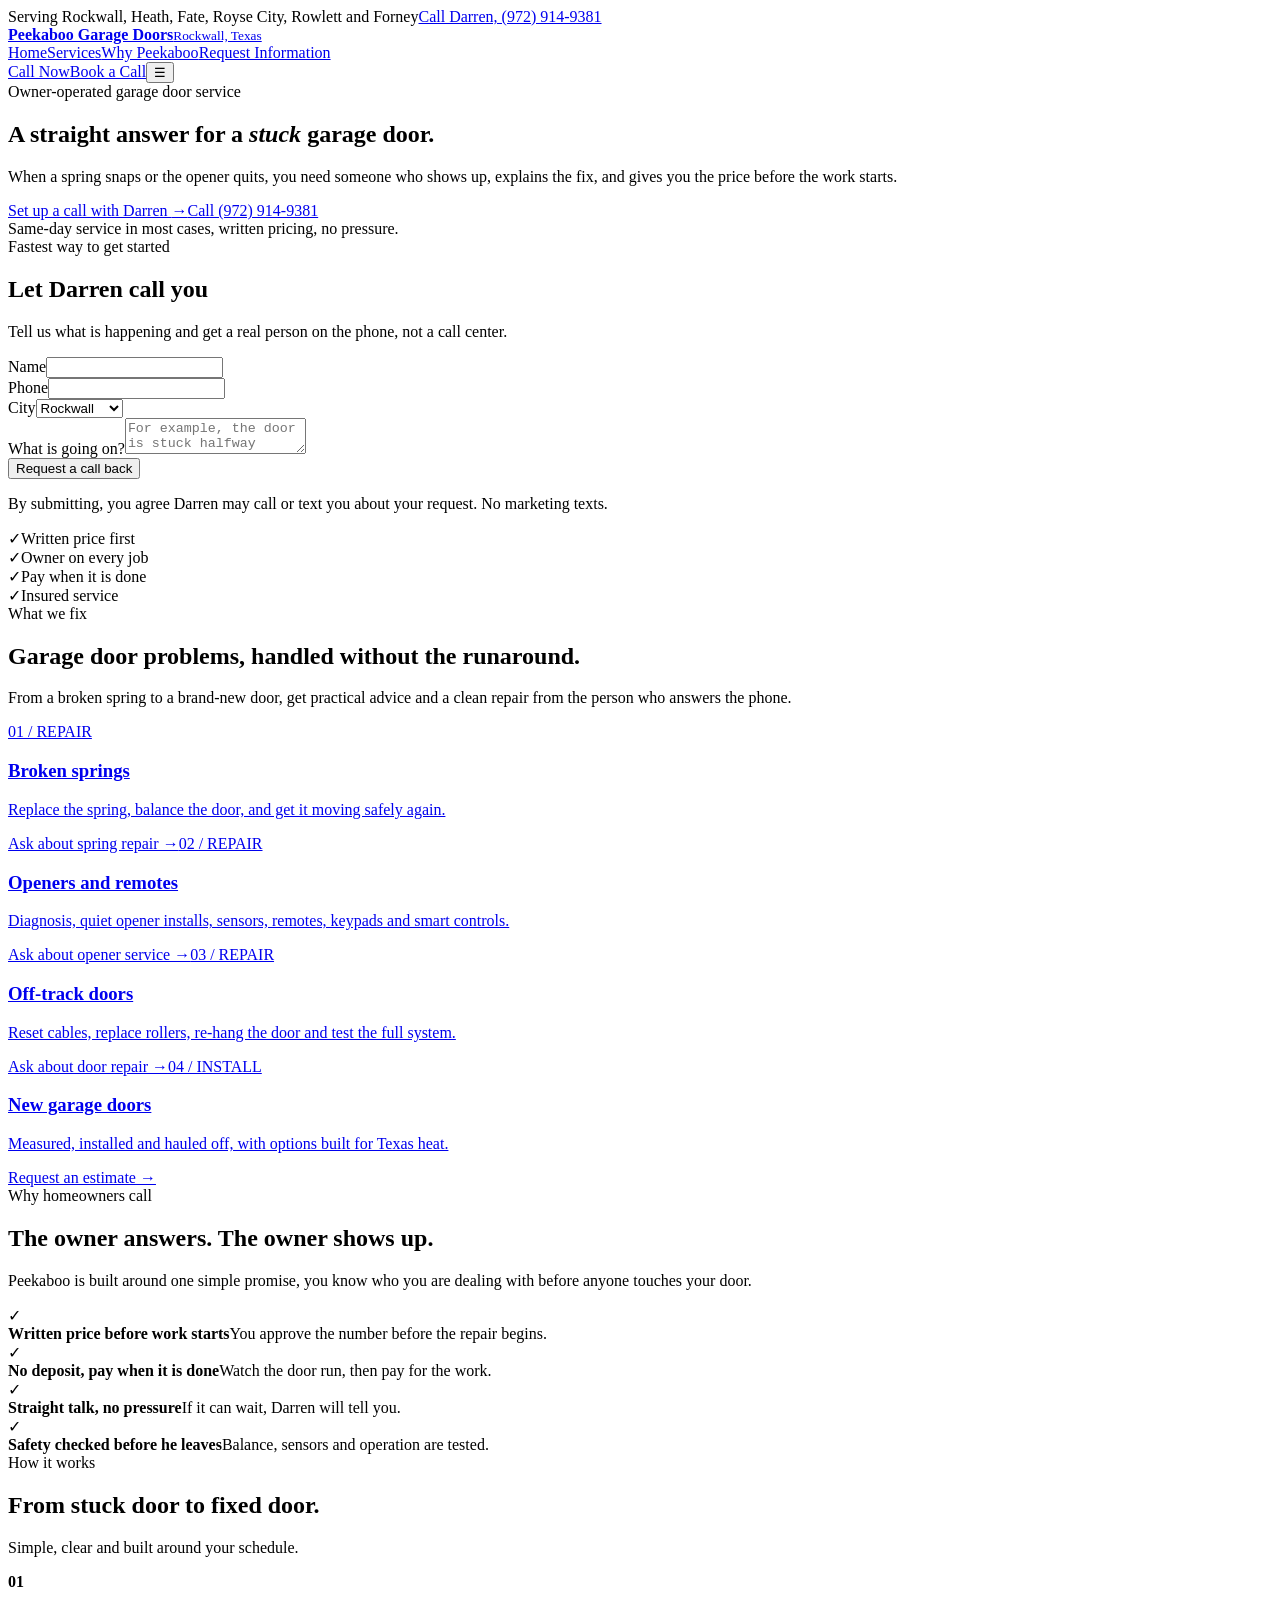
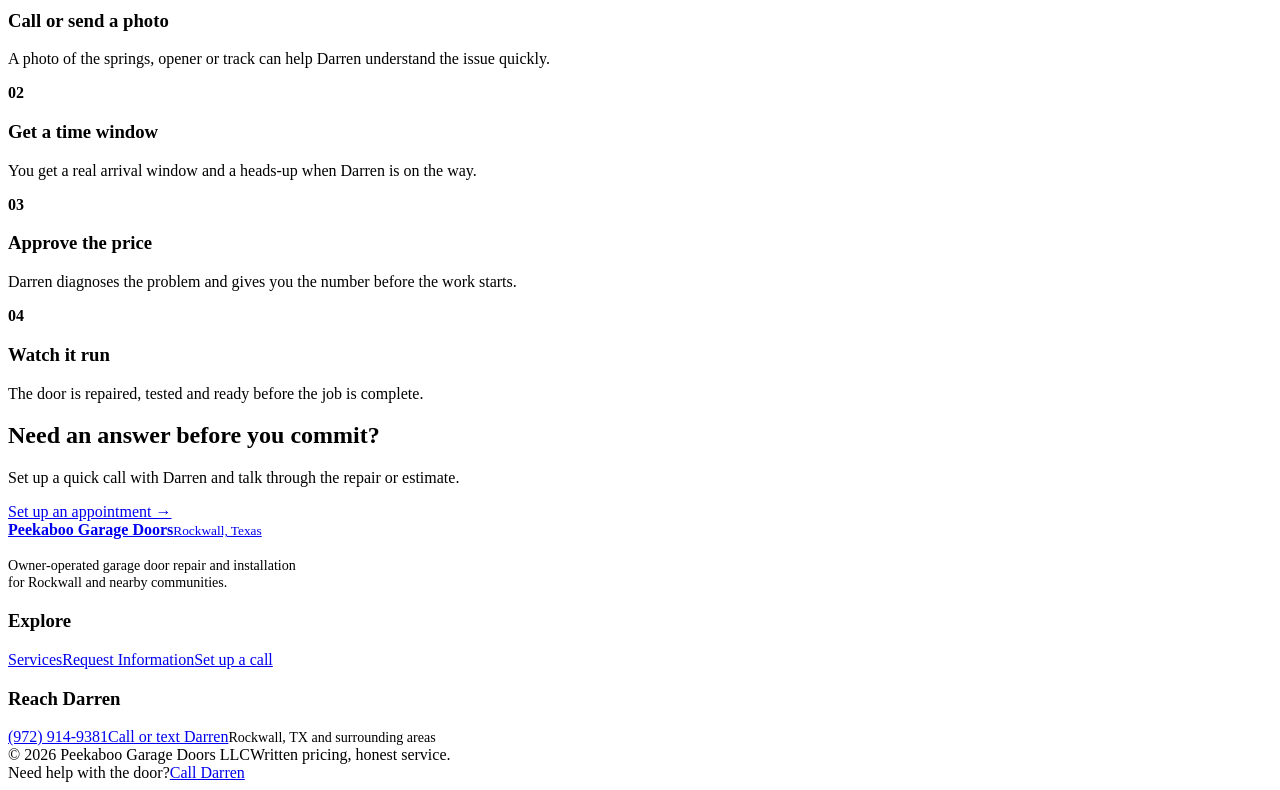
==== index.html @ bc95e7ce "Add files via upload" ====
<!doctype html>
<html lang="en">
<head>
<meta charset="utf-8"><meta name="viewport" content="width=device-width, initial-scale=1">
<meta name="description" content="Owner-operated garage door repair in Rockwall, TX. Get a written price before work starts, then pay when the job is done.">
<title>Peekaboo Garage Doors | Rockwall Garage Door Repair</title>
<link rel="stylesheet" href="styles.css">
<script type="application/ld+json">{"@context":"https://schema.org","@type":"LocalBusiness","name":"Peekaboo Garage Doors LLC","description":"Owner-operated garage door repair and installation in Rockwall, Texas.","telephone":"+1-972-914-9381","areaServed":["Rockwall","Heath","Fate","Royse City","Rowlett","Forney"],"serviceType":["Garage door repair","Garage door spring repair","Garage door opener repair","Garage door installation"]}</script>
<meta property="og:title" content="Peekaboo Garage Doors | Rockwall Garage Door Repair"><meta property="og:description" content="Owner-operated garage door repair in Rockwall, TX. Get a written price before work starts, then pay when the job is done."><meta property="og:type" content="website">
</head>
<body>
<div class="topbar"><div class="container"><span>Serving Rockwall, Heath, Fate, Royse City, Rowlett and Forney</span><a href="tel:+19729149381">Call Darren, (972) 914-9381</a></div></div>
<header class="site-header"><div class="container nav"><a class="brand" href="index.html"><span class="brand-mark" aria-hidden="true"></span><span><strong>Peekaboo Garage Doors</strong><small>Rockwall, Texas</small></span></a><nav class="nav-links" aria-label="Main navigation"><a class="active" href="index.html">Home</a><a href="#services">Services</a><a href="#why-us">Why Peekaboo</a><a href="request-information.html">Request Information</a></nav><div class="nav-actions"><a class="btn btn-outline" href="tel:+19729149381">Call Now</a><a class="btn btn-primary" href="appointment.html">Book a Call</a><button class="mobile-toggle" aria-label="Open navigation" aria-expanded="false">☰</button></div></div></header>
<main>
<section class="hero"><div class="container hero-grid"><div><div class="eyebrow">Owner-operated garage door service</div><h1>A straight answer for a <em>stuck</em> garage door.</h1><p>When a spring snaps or the opener quits, you need someone who shows up, explains the fix, and gives you the price before the work starts.</p><div class="hero-actions"><a class="btn btn-primary" href="appointment.html">Set up a call with Darren <span>→</span></a><a class="btn btn-light" href="tel:+19729149381">Call (972) 914-9381</a></div><div class="hero-note">Same-day service in most cases, written pricing, no pressure.</div></div><div class="estimate-card"><div class="card-kicker">Fastest way to get started</div><h2>Let Darren call you</h2><p>Tell us what is happening and get a real person on the phone, not a call center.</p><form class="form-grid" data-demo-form data-success="Request received. Darren will call or text you to confirm the details."><div class="form-row"><div class="field"><label for="home-name">Name</label><input id="home-name" name="name" autocomplete="name" required></div><div class="field"><label for="home-phone">Phone</label><input id="home-phone" name="phone" type="tel" autocomplete="tel" required></div></div><div class="field"><label for="home-city">City</label><select id="home-city" name="city"><option>Rockwall</option><option>Heath</option><option>Fate</option><option>Royse City</option><option>Rowlett</option><option>Forney</option><option>Other</option></select></div><div class="field"><label for="home-issue">What is going on?</label><textarea id="home-issue" name="issue" placeholder="For example, the door is stuck halfway open."></textarea></div><button class="btn btn-primary" type="submit">Request a call back</button><div class="form-status" role="status"></div><p class="fineprint">By submitting, you agree Darren may call or text you about your request. No marketing texts.</p></form></div></div></section>
<div class="trust-strip"><div class="container trust-grid"><div class="trust-item"><span class="trust-icon">✓</span>Written price first</div><div class="trust-item"><span class="trust-icon">✓</span>Owner on every job</div><div class="trust-item"><span class="trust-icon">✓</span>Pay when it is done</div><div class="trust-item"><span class="trust-icon">✓</span>Insured service</div></div></div>
<section class="section services" id="services"><div class="container"><div class="section-head"><div class="eyebrow">What we fix</div><h2>Garage door problems, handled without the runaround.</h2><p>From a broken spring to a brand-new door, get practical advice and a clean repair from the person who answers the phone.</p></div><div class="service-grid"><a class="service-card" href="request-information.html?service=springs"><span class="service-number">01 / REPAIR</span><h3>Broken springs</h3><p>Replace the spring, balance the door, and get it moving safely again.</p><span class="service-arrow">Ask about spring repair →</span></a><a class="service-card" href="request-information.html?service=openers"><span class="service-number">02 / REPAIR</span><h3>Openers and remotes</h3><p>Diagnosis, quiet opener installs, sensors, remotes, keypads and smart controls.</p><span class="service-arrow">Ask about opener service →</span></a><a class="service-card" href="request-information.html?service=off-track"><span class="service-number">03 / REPAIR</span><h3>Off-track doors</h3><p>Reset cables, replace rollers, re-hang the door and test the full system.</p><span class="service-arrow">Ask about door repair →</span></a><a class="service-card" href="request-information.html?service=new-door"><span class="service-number">04 / INSTALL</span><h3>New garage doors</h3><p>Measured, installed and hauled off, with options built for Texas heat.</p><span class="service-arrow">Request an estimate →</span></a></div></div></section>
<section class="section dark-section" id="why-us"><div class="container split"><div><div class="section-head"><div class="eyebrow">Why homeowners call</div><h2>The owner answers. The owner shows up.</h2><p>Peekaboo is built around one simple promise, you know who you are dealing with before anyone touches your door.</p></div><div class="proof-list"><div class="proof"><span class="proof-mark">✓</span><div><strong>Written price before work starts</strong><span>You approve the number before the repair begins.</span></div></div><div class="proof"><span class="proof-mark">✓</span><div><strong>No deposit, pay when it is done</strong><span>Watch the door run, then pay for the work.</span></div></div><div class="proof"><span class="proof-mark">✓</span><div><strong>Straight talk, no pressure</strong><span>If it can wait, Darren will tell you.</span></div></div><div class="proof"><span class="proof-mark">✓</span><div><strong>Safety checked before he leaves</strong><span>Balance, sensors and operation are tested.</span></div></div></div></div><div class="door-visual" aria-label="Stylized garage door illustration"></div></div></section>
<section class="section"><div class="container"><div class="section-head center"><div class="eyebrow">How it works</div><h2>From stuck door to fixed door.</h2><p>Simple, clear and built around your schedule.</p></div><div class="steps"><div class="step"><b>01</b><h3>Call or send a photo</h3><p>A photo of the springs, opener or track can help Darren understand the issue quickly.</p></div><div class="step"><b>02</b><h3>Get a time window</h3><p>You get a real arrival window and a heads-up when Darren is on the way.</p></div><div class="step"><b>03</b><h3>Approve the price</h3><p>Darren diagnoses the problem and gives you the number before the work starts.</p></div><div class="step"><b>04</b><h3>Watch it run</h3><p>The door is repaired, tested and ready before the job is complete.</p></div></div></div></section>
<section class="cta"><div class="container cta-box"><div><h2>Need an answer before you commit?</h2><p>Set up a quick call with Darren and talk through the repair or estimate.</p></div><a class="btn btn-light" href="appointment.html">Set up an appointment →</a></div></section>
</main>
<footer class="footer"><div class="container footer-grid"><div><a class="brand" href="index.html"><span class="brand-mark" aria-hidden="true"></span><span><strong>Peekaboo Garage Doors</strong><small>Rockwall, Texas</small></span></a><p style="max-width:290px;margin-top:18px;font-size:.88rem">Owner-operated garage door repair and installation for Rockwall and nearby communities.</p></div><div><h3>Explore</h3><a href="#services">Services</a><a href="request-information.html">Request Information</a><a href="appointment.html">Set up a call</a></div><div><h3>Reach Darren</h3><a href="tel:+19729149381">(972) 914-9381</a><a href="tel:+19729149381">Call or text Darren</a><span style="font-size:.88rem">Rockwall, TX and surrounding areas</span></div></div><div class="container footer-bottom"><span>© 2026 Peekaboo Garage Doors LLC</span><span>Written pricing, honest service.</span></div></footer><div class="mobile-call-bar"><span>Need help with the door?</span><a href="tel:+19729149381">Call Darren</a></div><script src="script.js"></script>
</body></html>
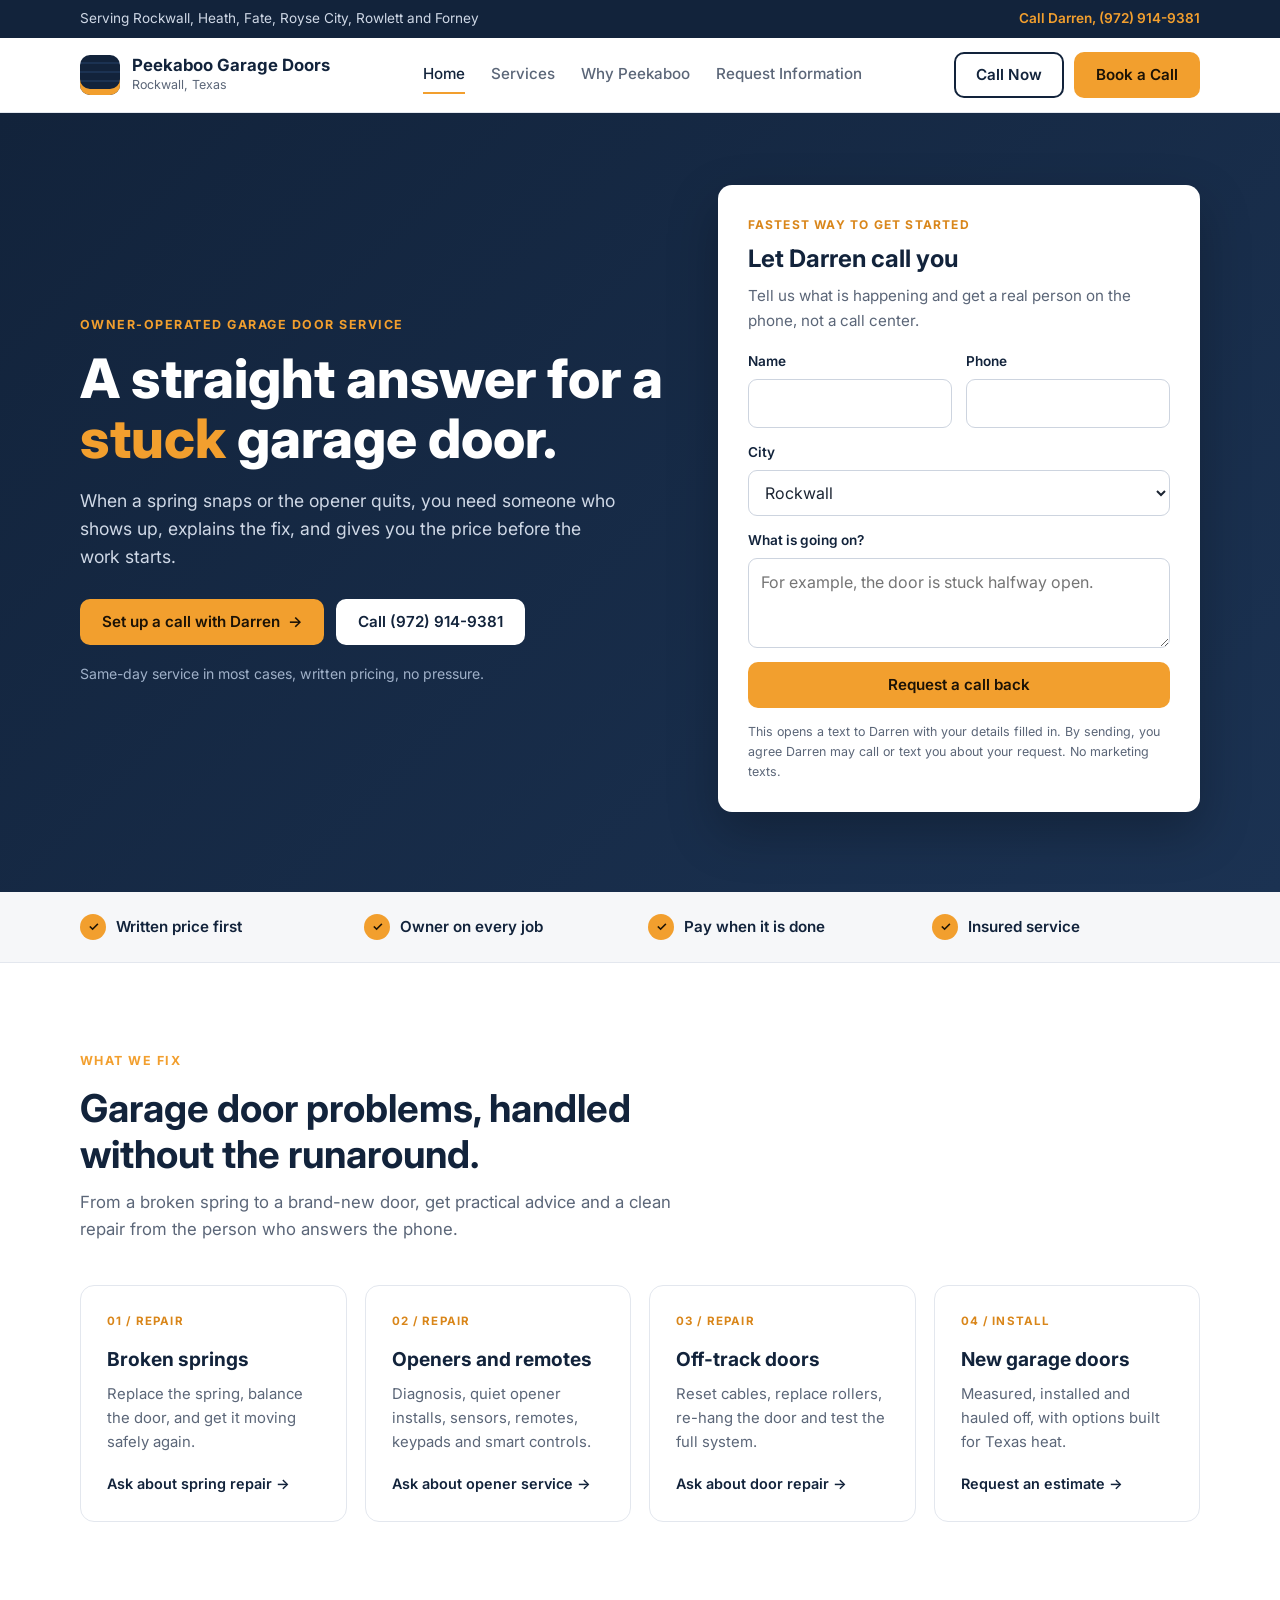
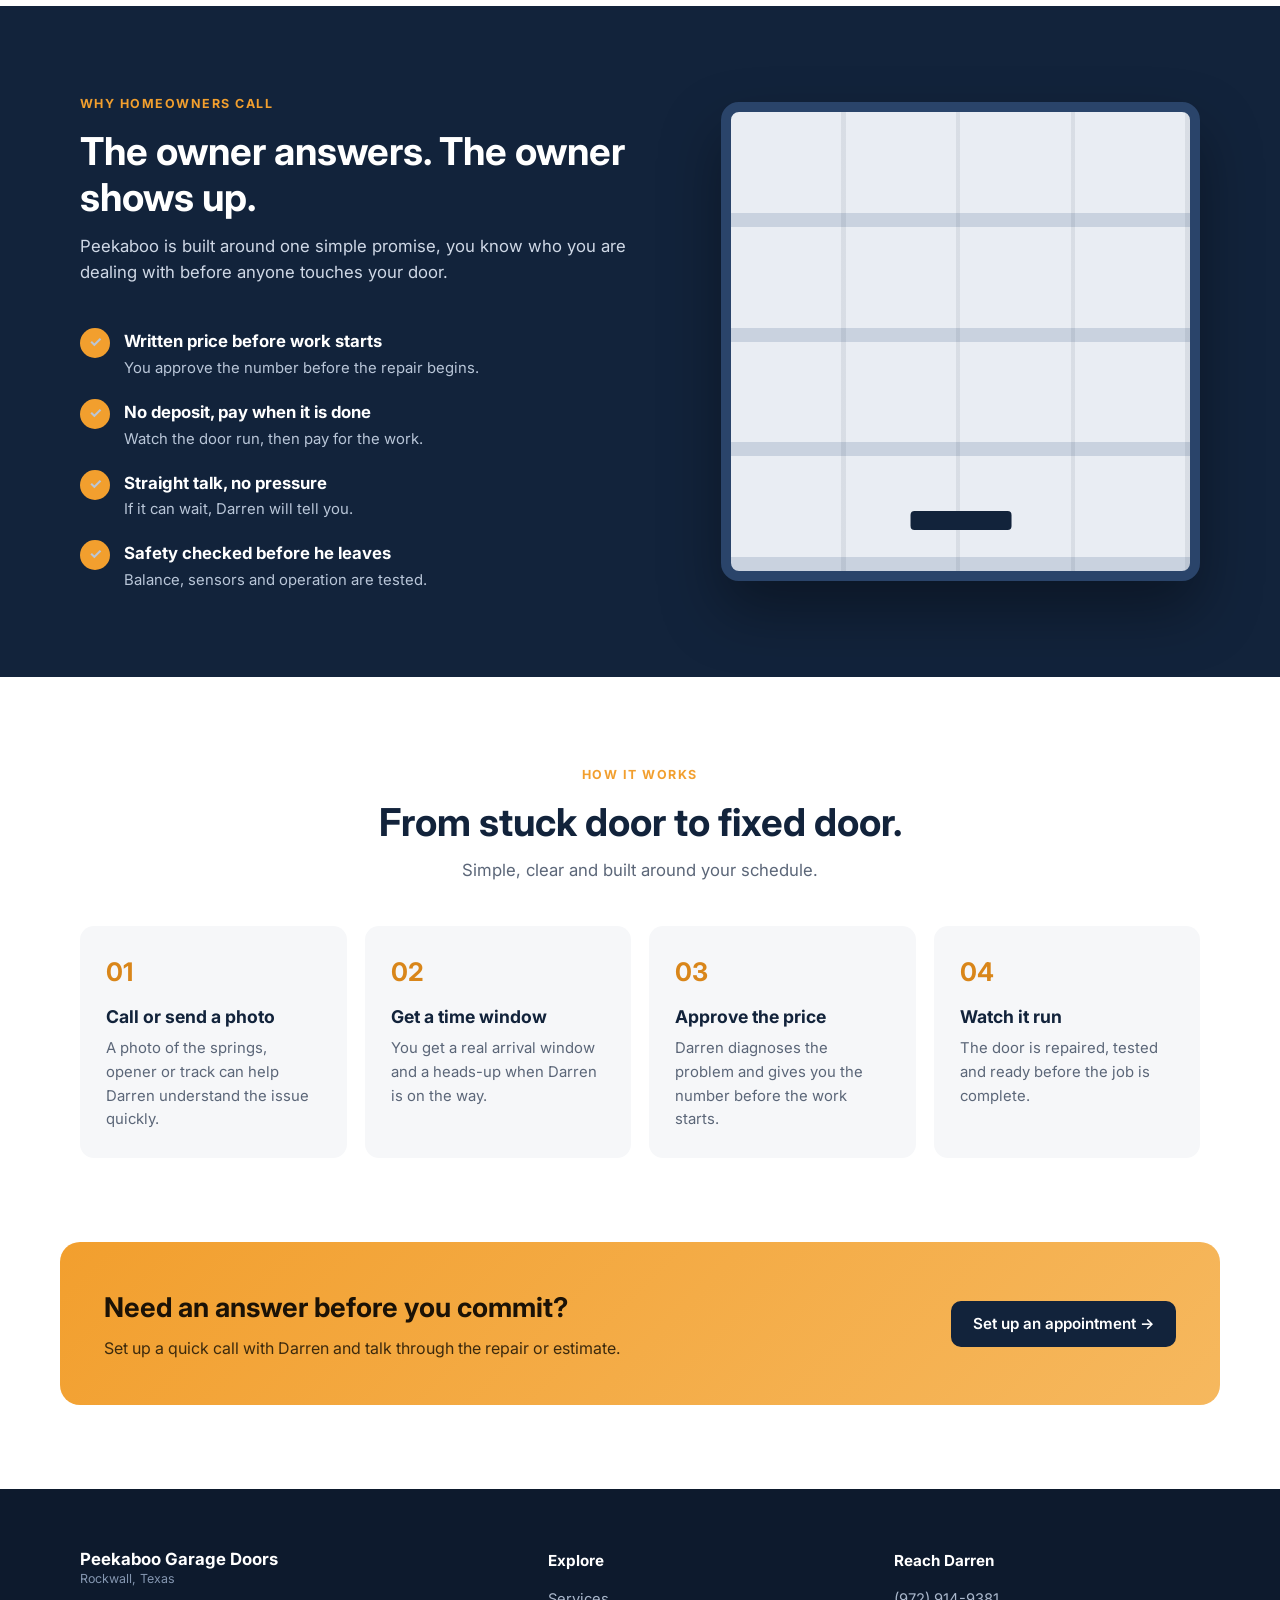
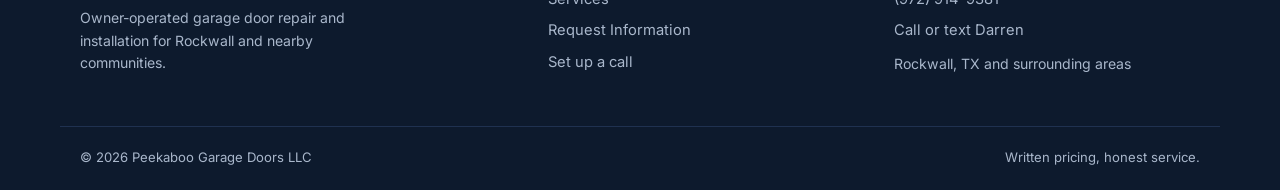
==== commit 3a41a0ae: "Add files via upload" ====
--- a/index.html
+++ b/index.html
@@ -12,7 +12,7 @@
 <div class="topbar"><div class="container"><span>Serving Rockwall, Heath, Fate, Royse City, Rowlett and Forney</span><a href="tel:+19729149381">Call Darren, (972) 914-9381</a></div></div>
 <header class="site-header"><div class="container nav"><a class="brand" href="index.html"><span class="brand-mark" aria-hidden="true"></span><span><strong>Peekaboo Garage Doors</strong><small>Rockwall, Texas</small></span></a><nav class="nav-links" aria-label="Main navigation"><a class="active" href="index.html">Home</a><a href="#services">Services</a><a href="#why-us">Why Peekaboo</a><a href="request-information.html">Request Information</a></nav><div class="nav-actions"><a class="btn btn-outline" href="tel:+19729149381">Call Now</a><a class="btn btn-primary" href="appointment.html">Book a Call</a><button class="mobile-toggle" aria-label="Open navigation" aria-expanded="false">☰</button></div></div></header>
 <main>
-<section class="hero"><div class="container hero-grid"><div><div class="eyebrow">Owner-operated garage door service</div><h1>A straight answer for a <em>stuck</em> garage door.</h1><p>When a spring snaps or the opener quits, you need someone who shows up, explains the fix, and gives you the price before the work starts.</p><div class="hero-actions"><a class="btn btn-primary" href="appointment.html">Set up a call with Darren <span>→</span></a><a class="btn btn-light" href="tel:+19729149381">Call (972) 914-9381</a></div><div class="hero-note">Same-day service in most cases, written pricing, no pressure.</div></div><div class="estimate-card"><div class="card-kicker">Fastest way to get started</div><h2>Let Darren call you</h2><p>Tell us what is happening and get a real person on the phone, not a call center.</p><form class="form-grid" data-demo-form data-success="Request received. Darren will call or text you to confirm the details."><div class="form-row"><div class="field"><label for="home-name">Name</label><input id="home-name" name="name" autocomplete="name" required></div><div class="field"><label for="home-phone">Phone</label><input id="home-phone" name="phone" type="tel" autocomplete="tel" required></div></div><div class="field"><label for="home-city">City</label><select id="home-city" name="city"><option>Rockwall</option><option>Heath</option><option>Fate</option><option>Royse City</option><option>Rowlett</option><option>Forney</option><option>Other</option></select></div><div class="field"><label for="home-issue">What is going on?</label><textarea id="home-issue" name="issue" placeholder="For example, the door is stuck halfway open."></textarea></div><button class="btn btn-primary" type="submit">Request a call back</button><div class="form-status" role="status"></div><p class="fineprint">By submitting, you agree Darren may call or text you about your request. No marketing texts.</p></form></div></div></section>
+<section class="hero"><div class="container hero-grid"><div><div class="eyebrow">Owner-operated garage door service</div><h1>A straight answer for a <em>stuck</em> garage door.</h1><p>When a spring snaps or the opener quits, you need someone who shows up, explains the fix, and gives you the price before the work starts.</p><div class="hero-actions"><a class="btn btn-primary" href="appointment.html">Set up a call with Darren <span>→</span></a><a class="btn btn-light" href="tel:+19729149381">Call (972) 914-9381</a></div><div class="hero-note">Same-day service in most cases, written pricing, no pressure.</div></div><div class="estimate-card"><div class="card-kicker">Fastest way to get started</div><h2>Let Darren call you</h2><p>Tell us what is happening and get a real person on the phone, not a call center.</p><form class="form-grid" data-demo-form data-success="sms"><div class="form-row"><div class="field"><label for="home-name">Name</label><input id="home-name" name="name" autocomplete="name" required></div><div class="field"><label for="home-phone">Phone</label><input id="home-phone" name="phone" type="tel" autocomplete="tel" required></div></div><div class="field"><label for="home-city">City</label><select id="home-city" name="city"><option>Rockwall</option><option>Heath</option><option>Fate</option><option>Royse City</option><option>Rowlett</option><option>Forney</option><option>Other</option></select></div><div class="field"><label for="home-issue">What is going on?</label><textarea id="home-issue" name="issue" placeholder="For example, the door is stuck halfway open."></textarea></div><button class="btn btn-primary" type="submit">Request a call back</button><div class="form-status" role="status"></div><p class="fineprint">This opens a text to Darren with your details filled in. By sending, you agree Darren may call or text you about your request. No marketing texts.</p></form></div></div></section>
 <div class="trust-strip"><div class="container trust-grid"><div class="trust-item"><span class="trust-icon">✓</span>Written price first</div><div class="trust-item"><span class="trust-icon">✓</span>Owner on every job</div><div class="trust-item"><span class="trust-icon">✓</span>Pay when it is done</div><div class="trust-item"><span class="trust-icon">✓</span>Insured service</div></div></div>
 <section class="section services" id="services"><div class="container"><div class="section-head"><div class="eyebrow">What we fix</div><h2>Garage door problems, handled without the runaround.</h2><p>From a broken spring to a brand-new door, get practical advice and a clean repair from the person who answers the phone.</p></div><div class="service-grid"><a class="service-card" href="request-information.html?service=springs"><span class="service-number">01 / REPAIR</span><h3>Broken springs</h3><p>Replace the spring, balance the door, and get it moving safely again.</p><span class="service-arrow">Ask about spring repair →</span></a><a class="service-card" href="request-information.html?service=openers"><span class="service-number">02 / REPAIR</span><h3>Openers and remotes</h3><p>Diagnosis, quiet opener installs, sensors, remotes, keypads and smart controls.</p><span class="service-arrow">Ask about opener service →</span></a><a class="service-card" href="request-information.html?service=off-track"><span class="service-number">03 / REPAIR</span><h3>Off-track doors</h3><p>Reset cables, replace rollers, re-hang the door and test the full system.</p><span class="service-arrow">Ask about door repair →</span></a><a class="service-card" href="request-information.html?service=new-door"><span class="service-number">04 / INSTALL</span><h3>New garage doors</h3><p>Measured, installed and hauled off, with options built for Texas heat.</p><span class="service-arrow">Request an estimate →</span></a></div></div></section>
 <section class="section dark-section" id="why-us"><div class="container split"><div><div class="section-head"><div class="eyebrow">Why homeowners call</div><h2>The owner answers. The owner shows up.</h2><p>Peekaboo is built around one simple promise, you know who you are dealing with before anyone touches your door.</p></div><div class="proof-list"><div class="proof"><span class="proof-mark">✓</span><div><strong>Written price before work starts</strong><span>You approve the number before the repair begins.</span></div></div><div class="proof"><span class="proof-mark">✓</span><div><strong>No deposit, pay when it is done</strong><span>Watch the door run, then pay for the work.</span></div></div><div class="proof"><span class="proof-mark">✓</span><div><strong>Straight talk, no pressure</strong><span>If it can wait, Darren will tell you.</span></div></div><div class="proof"><span class="proof-mark">✓</span><div><strong>Safety checked before he leaves</strong><span>Balance, sensors and operation are tested.</span></div></div></div></div><div class="door-visual" aria-label="Stylized garage door illustration"></div></div></section>
--- a/styles.css
+++ b/styles.css
@@ -0,0 +1,196 @@
+@import url('https://fonts.googleapis.com/css2?family=Inter:wght@400;500;600;700;800&display=swap');
+
+:root{
+  --navy:#12233b;
+  --navy-2:#1b3252;
+  --ink:#1c2533;
+  --muted:#5b6678;
+  --line:#e3e7ee;
+  --bg:#f6f7f9;
+  --white:#ffffff;
+  --accent:#f29f2e;
+  --accent-dark:#d9861a;
+  --radius:14px;
+  --shadow:0 10px 30px rgba(18,35,59,.12);
+}
+*{box-sizing:border-box;margin:0;padding:0}
+html{scroll-behavior:smooth}
+body{font-family:Inter,system-ui,-apple-system,Segoe UI,Roboto,sans-serif;color:var(--ink);background:var(--white);line-height:1.6;font-size:16px}
+img{max-width:100%;display:block}
+a{color:inherit;text-decoration:none}
+.container{width:100%;max-width:1160px;margin:0 auto;padding:0 20px}
+
+/* Top bar */
+.topbar{background:var(--navy);color:#cfd8e6;font-size:.85rem}
+.topbar .container{display:flex;justify-content:space-between;align-items:center;gap:12px;padding-top:8px;padding-bottom:8px}
+.topbar a{color:var(--accent);font-weight:600;white-space:nowrap}
+
+/* Header */
+.site-header{background:var(--white);border-bottom:1px solid var(--line);position:sticky;top:0;z-index:50}
+.nav{display:flex;align-items:center;justify-content:space-between;gap:20px;min-height:74px}
+.brand{display:flex;align-items:center;gap:12px}
+.brand strong{display:block;font-size:1.05rem;color:var(--navy);line-height:1.2}
+.brand small{display:block;font-size:.78rem;color:var(--muted)}
+.brand-mark{width:40px;height:40px;border-radius:10px;background:
+  repeating-linear-gradient(180deg,var(--navy) 0 7px,var(--navy-2) 7px 9px);
+  position:relative;flex-shrink:0;box-shadow:inset 0 -6px 0 var(--accent)}
+.nav-links{display:flex;gap:26px;font-weight:500;font-size:.95rem}
+.nav-links a{color:var(--muted);padding:6px 0;border-bottom:2px solid transparent}
+.nav-links a:hover,.nav-links a.active{color:var(--navy);border-color:var(--accent)}
+.nav-actions{display:flex;align-items:center;gap:10px}
+.mobile-toggle{display:none;background:none;border:1px solid var(--line);border-radius:8px;font-size:1.3rem;width:42px;height:42px;cursor:pointer;color:var(--navy)}
+
+/* Buttons */
+.btn{display:inline-flex;align-items:center;justify-content:center;gap:8px;padding:12px 20px;border-radius:10px;font-weight:600;font-size:.95rem;border:2px solid transparent;cursor:pointer;transition:.15s ease;font-family:inherit;line-height:1.2}
+.btn-primary{background:var(--accent);color:#1b1206}
+.btn-primary:hover{background:var(--accent-dark)}
+.btn-outline{border-color:var(--navy);color:var(--navy);background:transparent}
+.btn-outline:hover{background:var(--navy);color:var(--white)}
+.btn-light{background:var(--white);color:var(--navy);border-color:var(--white)}
+.btn-light:hover{background:transparent;color:var(--white)}
+
+/* Hero */
+.hero{background:linear-gradient(135deg,var(--navy) 0%,var(--navy-2) 100%);color:var(--white);padding:72px 0 80px}
+.hero-grid{display:grid;grid-template-columns:1.1fr .9fr;gap:48px;align-items:center}
+.eyebrow{display:inline-block;font-size:.78rem;font-weight:700;letter-spacing:.12em;text-transform:uppercase;color:var(--accent);margin-bottom:14px}
+.hero h1{font-size:clamp(2.1rem,4.6vw,3.4rem);line-height:1.1;font-weight:800;margin-bottom:18px}
+.hero h1 em{font-style:normal;color:var(--accent)}
+.hero p{color:#cfd8e6;font-size:1.1rem;max-width:540px;margin-bottom:28px}
+.hero-actions{display:flex;flex-wrap:wrap;gap:12px;margin-bottom:18px}
+.hero .btn-light:hover{border-color:var(--white)}
+.hero-note{font-size:.88rem;color:#9fb0c8}
+
+/* Cards and forms */
+.estimate-card{background:var(--white);color:var(--ink);border-radius:var(--radius);padding:30px;box-shadow:0 20px 50px rgba(0,0,0,.25)}
+.card-kicker{font-size:.75rem;font-weight:700;letter-spacing:.1em;text-transform:uppercase;color:var(--accent-dark);margin-bottom:6px}
+.estimate-card h2{font-size:1.5rem;color:var(--navy);margin-bottom:6px}
+.estimate-card > p{color:var(--muted);font-size:.95rem;margin-bottom:18px}
+.form-grid{display:grid;gap:14px}
+.form-row{display:grid;grid-template-columns:1fr 1fr;gap:14px}
+.field{display:flex;flex-direction:column;gap:6px}
+.field label{font-size:.85rem;font-weight:600;color:var(--navy)}
+.field input,.field select,.field textarea{font:inherit;font-size:16px;padding:11px 12px;border:1px solid #cdd4df;border-radius:9px;background:var(--white);color:var(--ink);width:100%}
+.field textarea{min-height:90px;resize:vertical}
+.field input:focus,.field select:focus,.field textarea:focus{outline:none;border-color:var(--accent);box-shadow:0 0 0 3px rgba(242,159,46,.2)}
+.form-status{font-size:.9rem;font-weight:600;color:#1f7a3f;min-height:0}
+.form-status:empty{display:none}
+.form-status.error{color:#b42318}
+.form-status a{text-decoration:underline}
+.fineprint{font-size:.78rem;color:var(--muted)}
+
+/* Trust strip */
+.trust-strip{background:var(--bg);border-bottom:1px solid var(--line)}
+.trust-grid{display:grid;grid-template-columns:repeat(4,1fr);gap:16px;padding-top:22px;padding-bottom:22px}
+.trust-item{display:flex;align-items:center;gap:10px;font-weight:600;color:var(--navy);font-size:.95rem}
+.trust-icon{width:26px;height:26px;border-radius:50%;background:var(--accent);color:#1b1206;display:inline-flex;align-items:center;justify-content:center;font-size:.8rem;flex-shrink:0}
+
+/* Sections */
+.section{padding:84px 0}
+.section-head{max-width:640px;margin-bottom:42px}
+.section-head.center{text-align:center;margin-left:auto;margin-right:auto}
+.section-head h2{font-size:clamp(1.7rem,3.2vw,2.4rem);line-height:1.2;color:var(--navy);margin-bottom:12px}
+.section-head p{color:var(--muted);font-size:1.05rem}
+
+/* Services */
+.service-grid{display:grid;grid-template-columns:repeat(4,1fr);gap:18px}
+.service-card{display:flex;flex-direction:column;background:var(--white);border:1px solid var(--line);border-radius:var(--radius);padding:26px;transition:.18s ease}
+.service-card:hover{transform:translateY(-4px);box-shadow:var(--shadow);border-color:transparent}
+.service-number{font-size:.72rem;font-weight:700;letter-spacing:.1em;color:var(--accent-dark);margin-bottom:14px}
+.service-card h3{font-size:1.2rem;color:var(--navy);margin-bottom:8px}
+.service-card p{color:var(--muted);font-size:.93rem;flex:1;margin-bottom:18px}
+.service-arrow{font-weight:600;font-size:.9rem;color:var(--navy)}
+
+/* Dark section */
+.dark-section{background:var(--navy);color:var(--white)}
+.dark-section .section-head h2{color:var(--white)}
+.dark-section .section-head p{color:#cfd8e6}
+.split{display:grid;grid-template-columns:1.1fr .9fr;gap:56px;align-items:center}
+.proof-list{display:grid;gap:18px}
+.proof{display:flex;gap:14px;align-items:flex-start}
+.proof-mark{width:30px;height:30px;border-radius:50%;background:var(--accent);color:#1b1206;display:inline-flex;align-items:center;justify-content:center;font-weight:700;flex-shrink:0}
+.proof strong{display:block;font-size:1.05rem}
+.proof span{color:#b9c6d8;font-size:.93rem}
+.door-visual{aspect-ratio:1/1;border-radius:18px;border:10px solid #2a446a;background:
+  repeating-linear-gradient(180deg,#e9edf3 0 22%,#c9d2df 22% 25%);
+  position:relative;box-shadow:0 30px 60px rgba(0,0,0,.35);overflow:hidden}
+.door-visual::before{content:"";position:absolute;inset:0;background:
+  repeating-linear-gradient(90deg,transparent 0 24%,rgba(18,35,59,.08) 24% 25%)}
+.door-visual::after{content:"";position:absolute;left:50%;bottom:9%;width:22%;height:4%;transform:translateX(-50%);background:var(--navy);border-radius:4px}
+
+/* Steps */
+.steps{display:grid;grid-template-columns:repeat(4,1fr);gap:18px}
+.step{background:var(--bg);border-radius:var(--radius);padding:26px}
+.step b{display:block;font-size:1.6rem;color:var(--accent-dark);margin-bottom:10px}
+.step h3{color:var(--navy);font-size:1.1rem;margin-bottom:6px}
+.step p{color:var(--muted);font-size:.93rem}
+
+/* CTA */
+.cta{padding:0 0 84px}
+.cta-box{background:linear-gradient(135deg,var(--accent) 0%,#f6b85e 100%);border-radius:20px;padding:44px;display:flex;justify-content:space-between;align-items:center;gap:24px;flex-wrap:wrap}
+.cta-box h2{color:#1b1206;font-size:1.7rem;margin-bottom:6px}
+.cta-box p{color:#3d2a0d}
+.cta-box .btn-light{border-color:var(--navy);background:var(--navy);color:var(--white)}
+.cta-box .btn-light:hover{background:transparent;color:var(--navy)}
+
+/* Page hero for inner pages */
+.page-hero{background:linear-gradient(135deg,var(--navy) 0%,var(--navy-2) 100%);color:var(--white);padding:60px 0}
+.page-hero h1{font-size:clamp(1.9rem,4vw,2.8rem);line-height:1.15;margin-bottom:12px}
+.page-hero p{color:#cfd8e6;max-width:620px;font-size:1.05rem}
+.page-grid{display:grid;grid-template-columns:1.2fr .8fr;gap:40px;align-items:start}
+.panel{background:var(--white);border:1px solid var(--line);border-radius:var(--radius);padding:30px;box-shadow:var(--shadow)}
+.panel h2{color:var(--navy);font-size:1.35rem;margin-bottom:6px}
+.panel > p{color:var(--muted);margin-bottom:18px}
+.side-card{background:var(--bg);border-radius:var(--radius);padding:26px;display:grid;gap:14px}
+.side-card h3{color:var(--navy)}
+.side-card p{color:var(--muted);font-size:.93rem}
+.check-list{list-style:none;display:grid;gap:10px}
+.check-list li{display:flex;gap:10px;font-size:.95rem}
+.check-list li::before{content:"✓";color:var(--accent-dark);font-weight:700}
+
+/* Footer */
+.footer{background:#0d1a2d;color:#a9b7cb;padding:60px 0 0}
+.footer .brand strong{color:var(--white)}
+.footer .brand small{color:#8496b0}
+.footer-grid{display:grid;grid-template-columns:1.4fr 1fr 1fr;gap:40px}
+.footer h3{color:var(--white);font-size:.95rem;margin-bottom:14px}
+.footer-grid a{display:block;margin-bottom:8px;font-size:.92rem}
+.footer-grid a:hover{color:var(--accent)}
+.footer-bottom{display:flex;justify-content:space-between;gap:12px;flex-wrap:wrap;border-top:1px solid #1f3150;margin-top:44px;padding-top:20px;padding-bottom:22px;font-size:.82rem}
+
+/* Mobile call bar */
+.mobile-call-bar{display:none}
+
+/* Responsive */
+@media (max-width:980px){
+  .hero-grid,.split,.page-grid{grid-template-columns:1fr}
+  .service-grid,.steps{grid-template-columns:repeat(2,1fr)}
+  .trust-grid{grid-template-columns:repeat(2,1fr)}
+  .door-visual{max-width:380px;margin:0 auto;width:100%}
+}
+@media (max-width:820px){
+  .nav-links{display:none;position:absolute;top:100%;left:0;right:0;background:var(--white);flex-direction:column;gap:0;border-bottom:1px solid var(--line);box-shadow:var(--shadow)}
+  .nav-links.open{display:flex}
+  .nav-links a{padding:14px 20px;border-bottom:1px solid var(--line)}
+  .nav-actions .btn-outline{display:none}
+  .mobile-toggle{display:inline-flex;align-items:center;justify-content:center}
+  .topbar span{display:none}
+  .topbar .container{justify-content:center}
+}
+@media (max-width:600px){
+  .container{padding:0 16px}
+  .nav-actions .btn-primary{padding:10px 14px;font-size:.88rem}
+  .brand small{display:none}
+  .hero{padding:48px 0 56px}
+  .section{padding:60px 0}
+  .form-row,.service-grid,.steps,.trust-grid,.footer-grid{grid-template-columns:1fr}
+  .estimate-card,.panel{padding:22px}
+  .cta-box{padding:30px}
+  body{padding-bottom:64px}
+  .mobile-call-bar{display:flex;position:fixed;left:0;right:0;bottom:0;z-index:60;background:var(--navy);color:var(--white);align-items:center;justify-content:space-between;gap:10px;padding:10px 16px;font-size:.9rem;box-shadow:0 -6px 20px rgba(0,0,0,.2)}
+  .mobile-call-bar a{background:var(--accent);color:#1b1206;font-weight:700;padding:10px 16px;border-radius:9px}
+}
+
+/* Keep card text readable inside the dark hero */
+.hero .estimate-card p{color:var(--muted);font-size:.95rem;margin-bottom:18px;max-width:none}
+.hero .estimate-card .fineprint{font-size:.78rem;margin-bottom:0}
+.btn{white-space:nowrap}
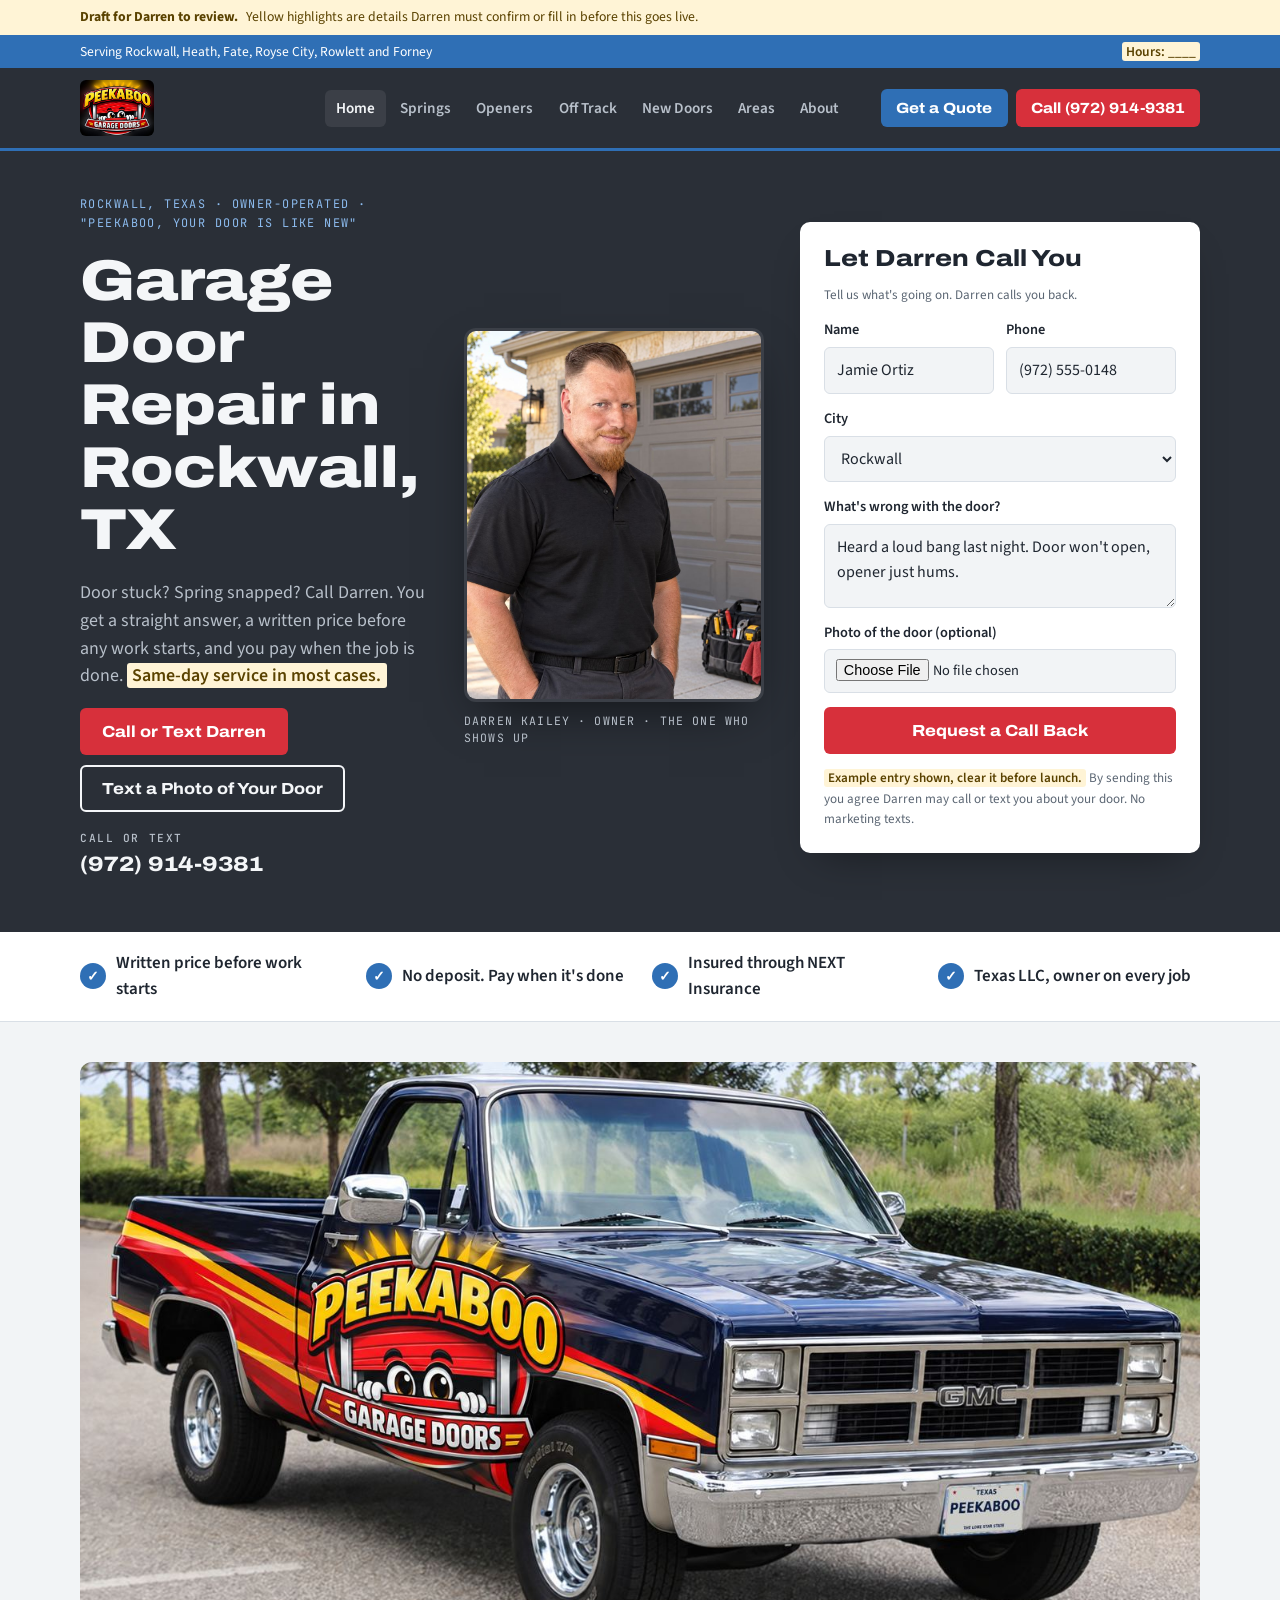
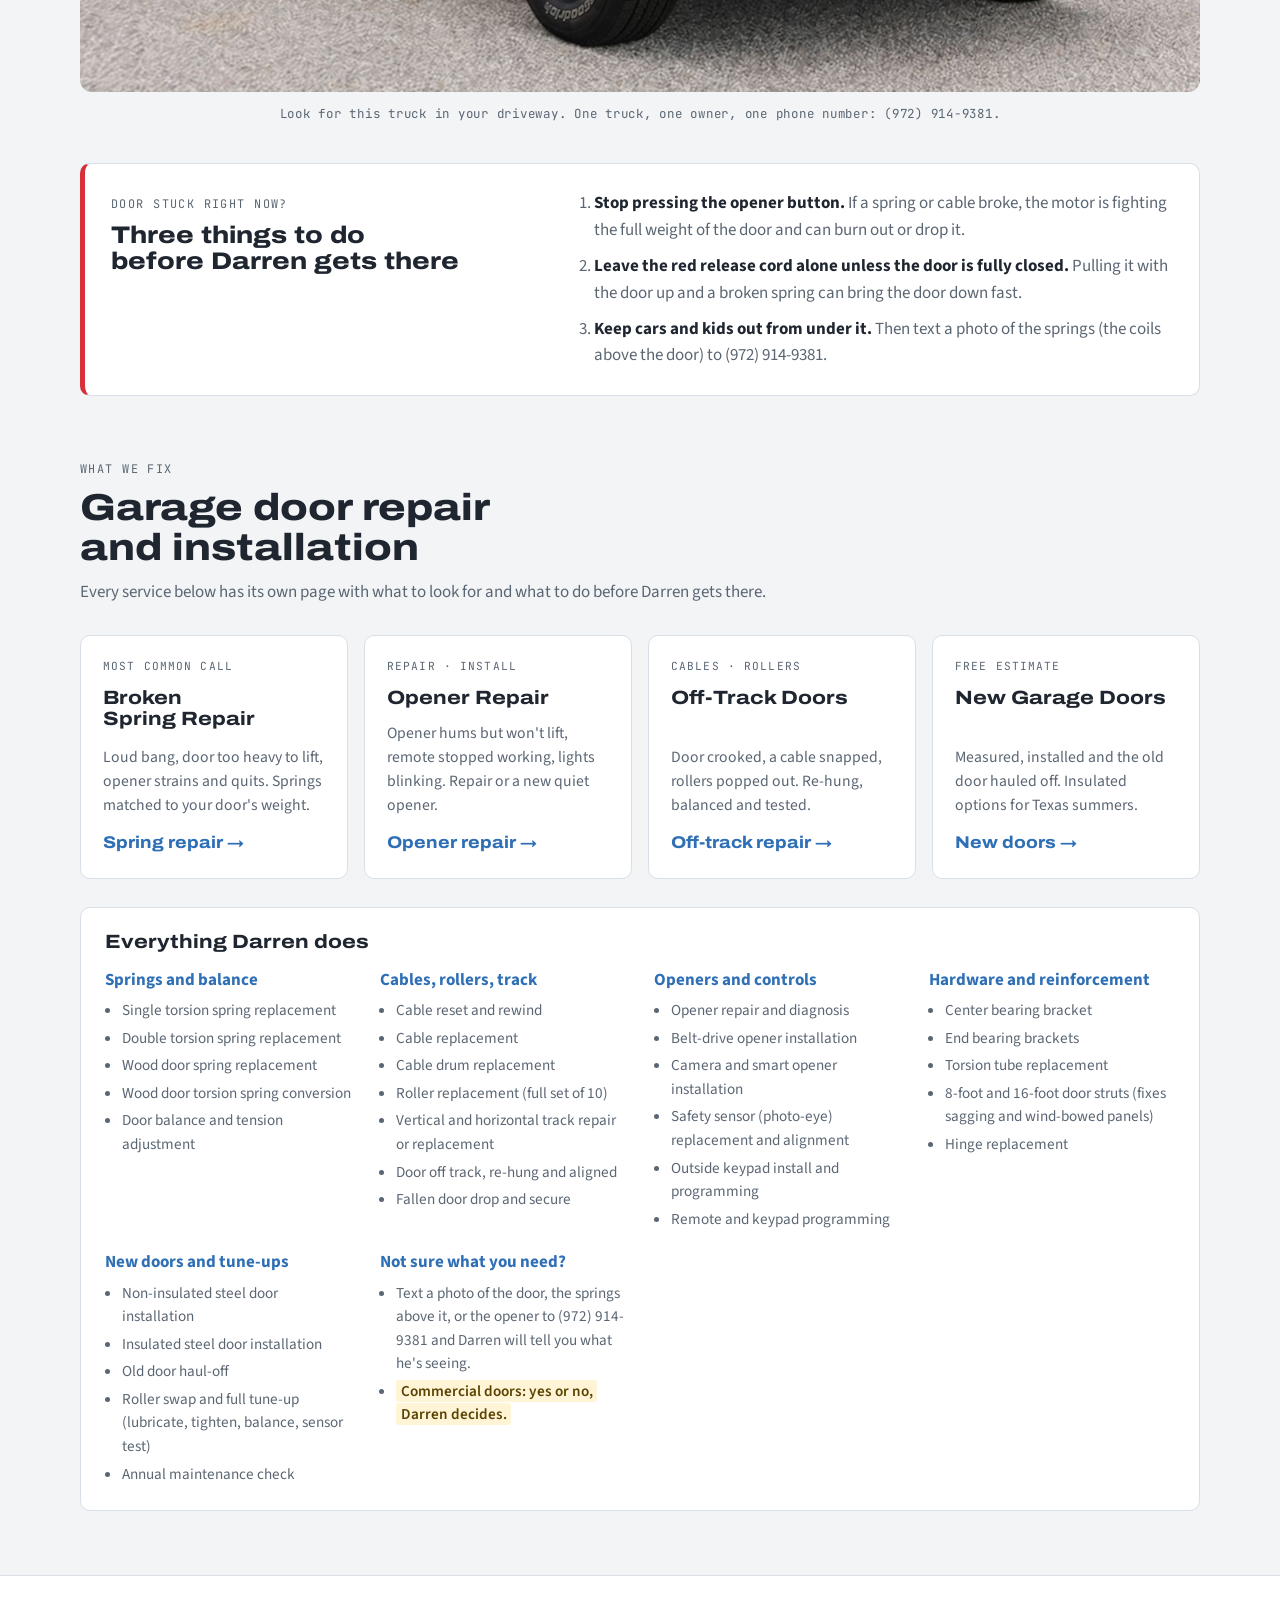
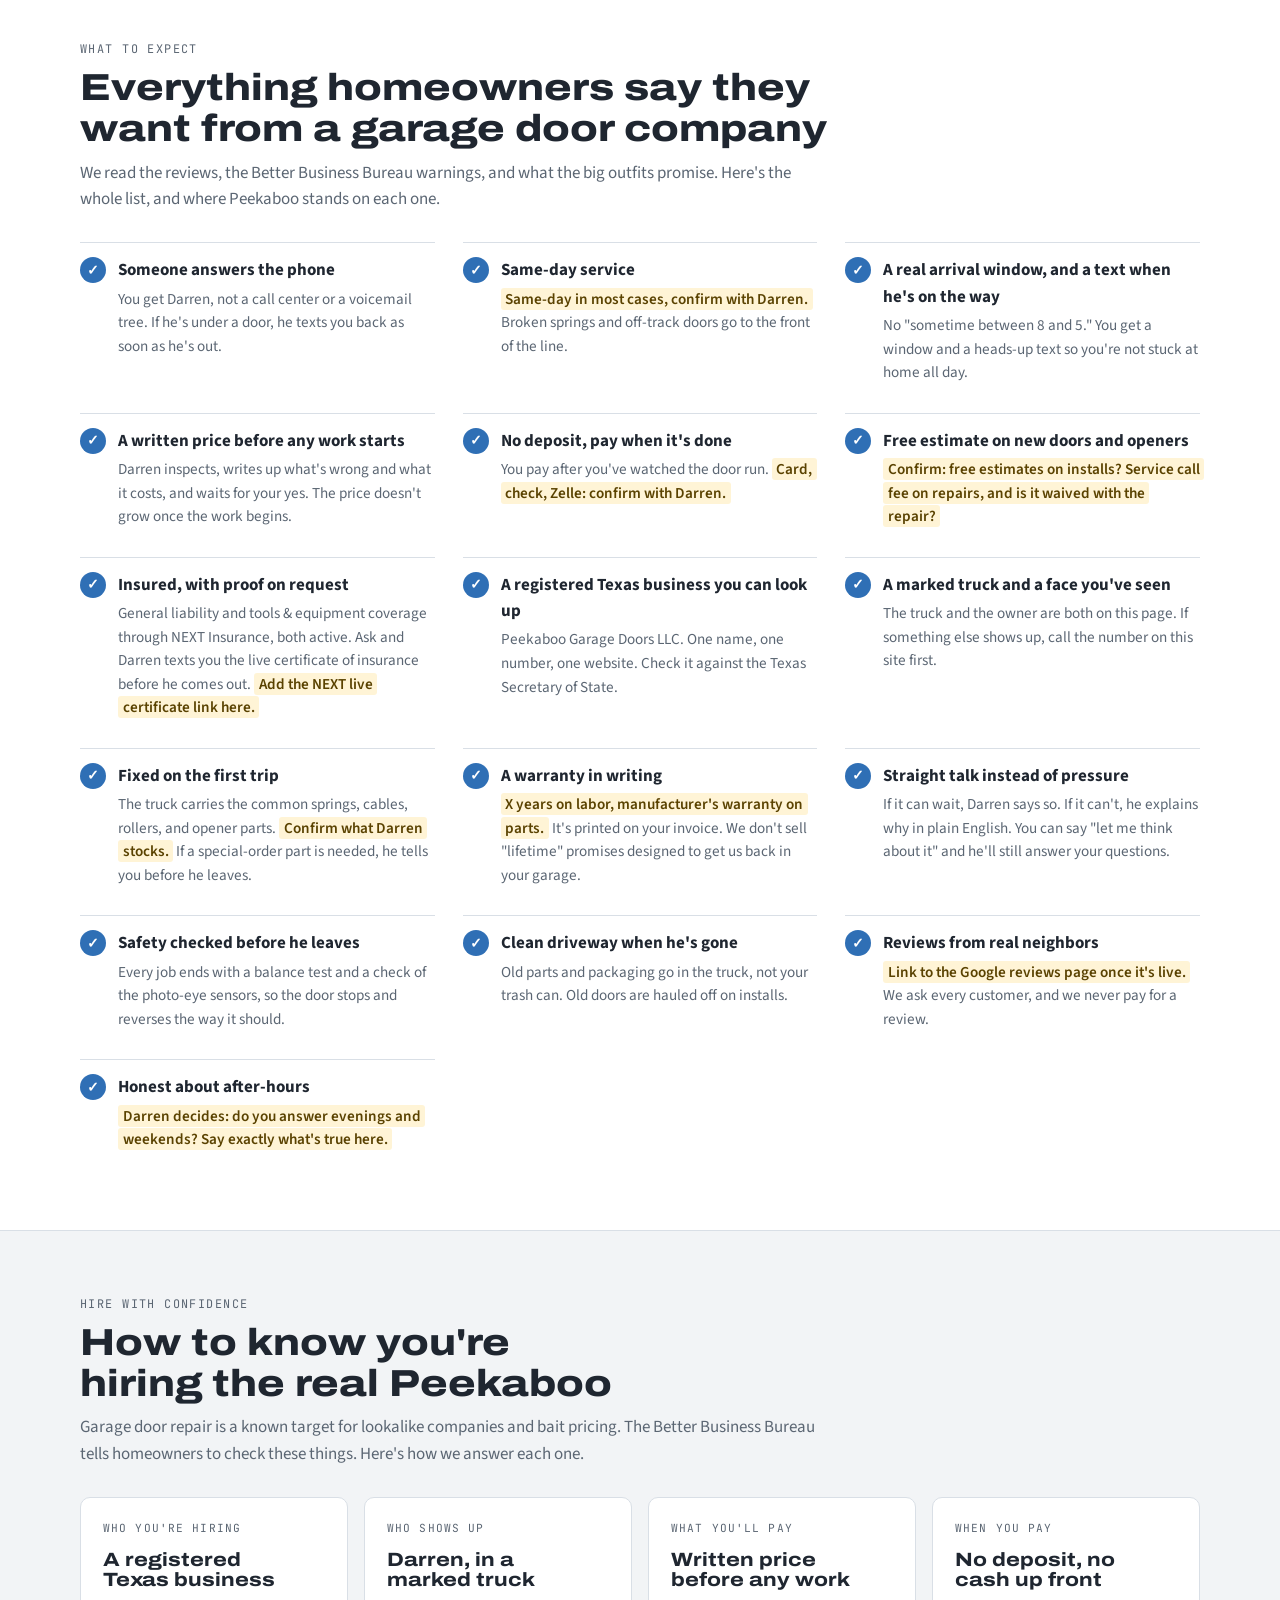
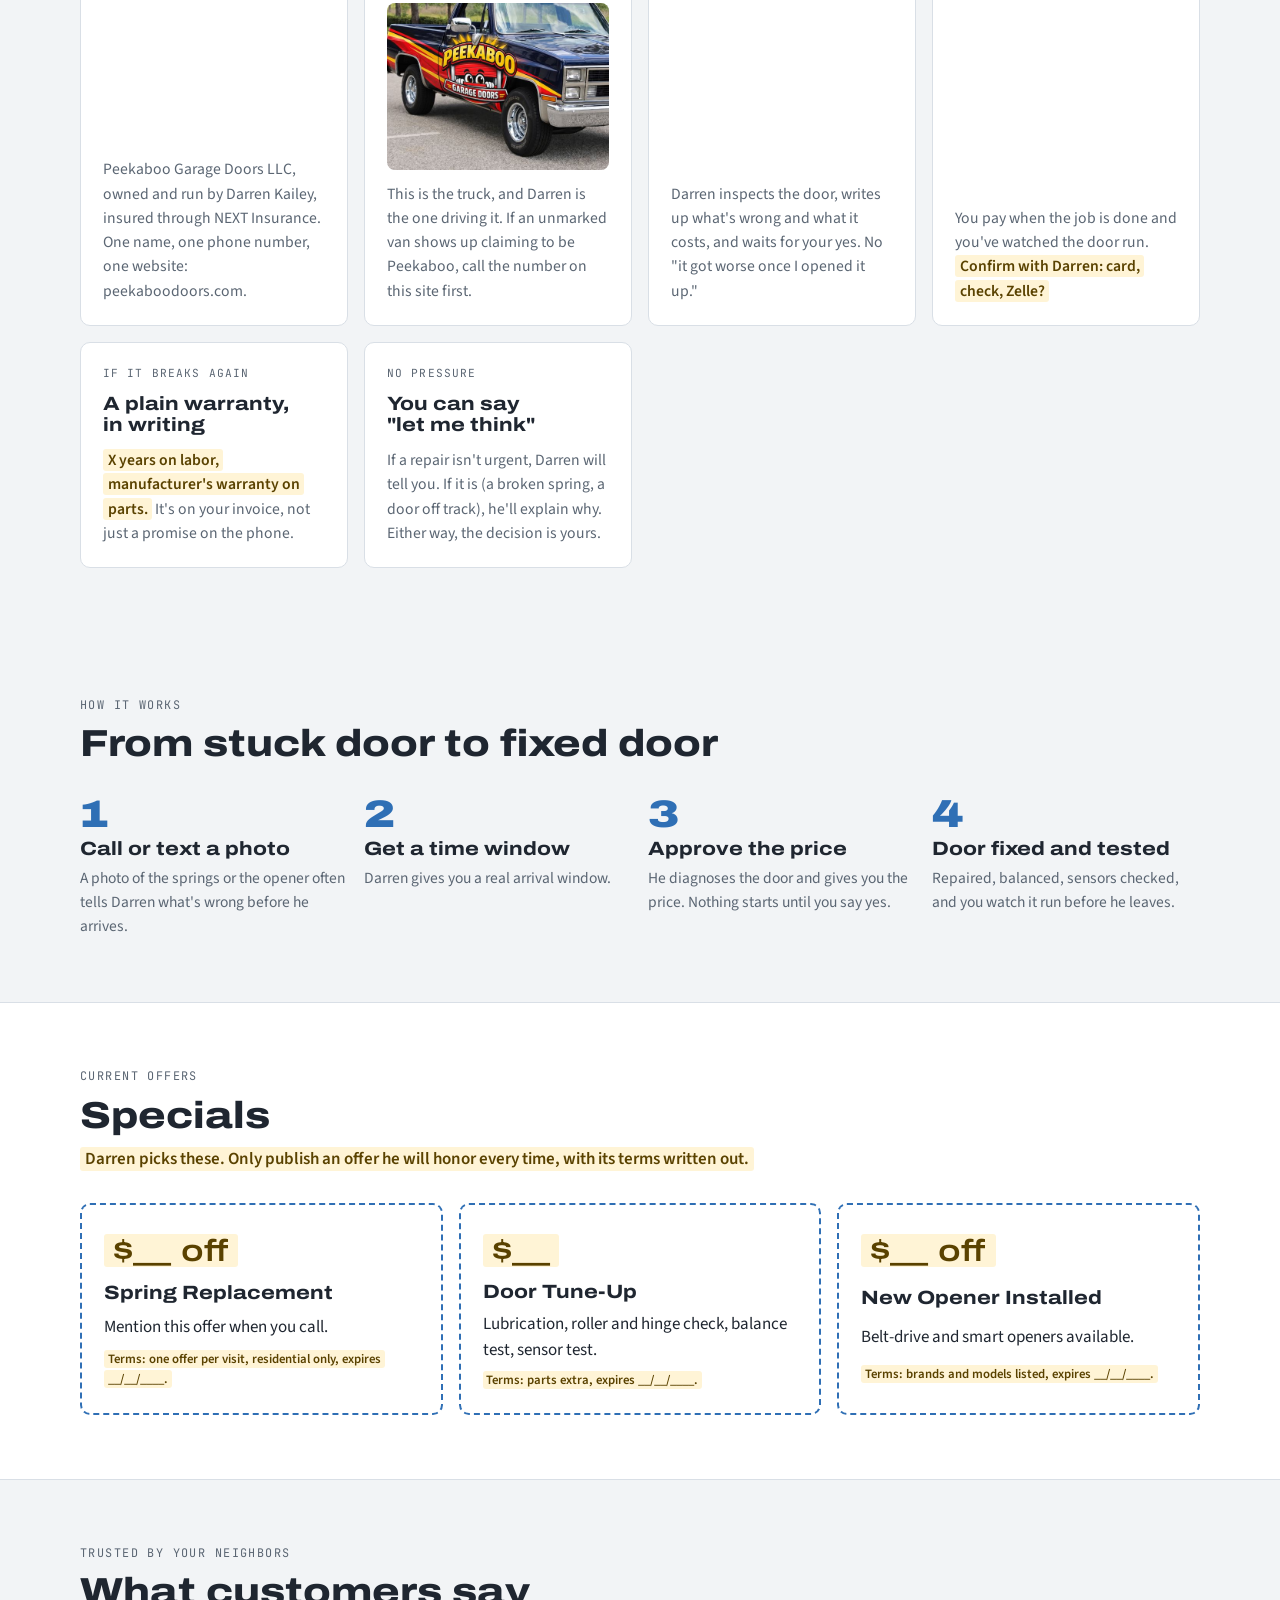
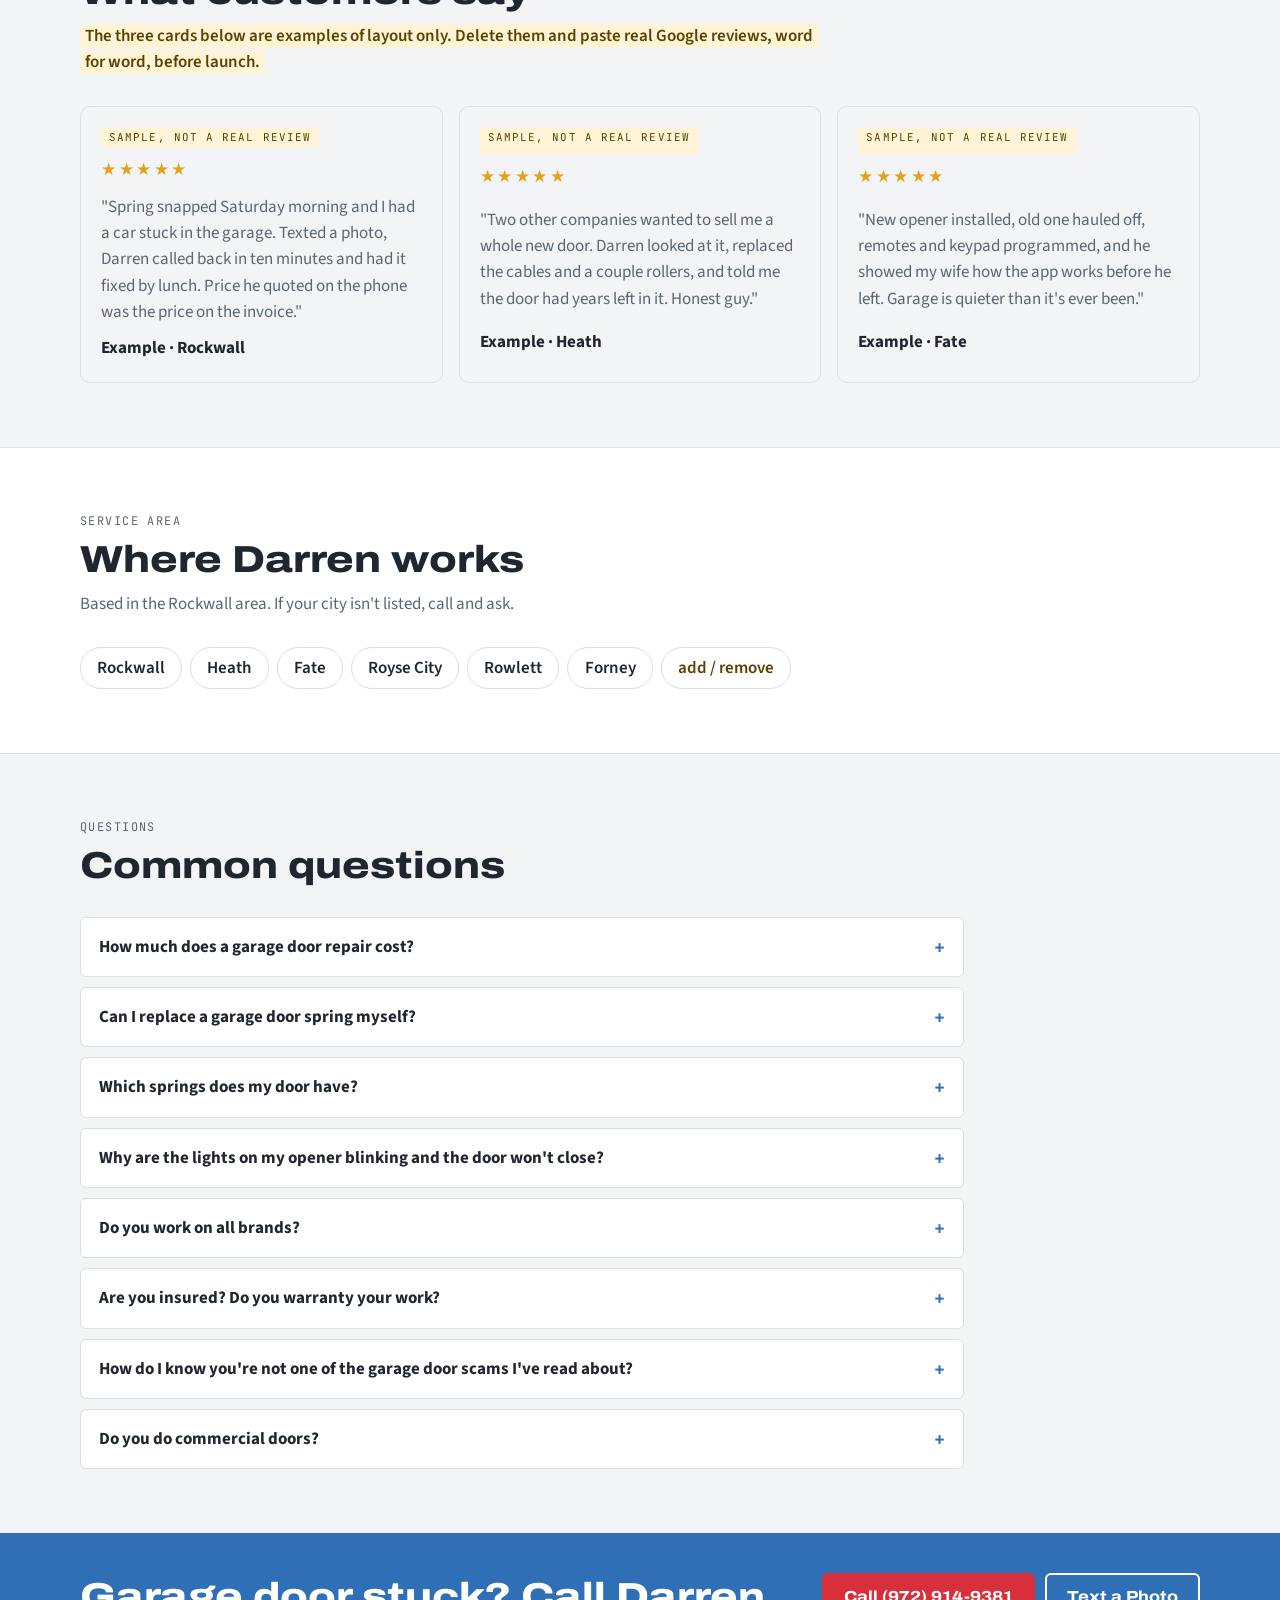
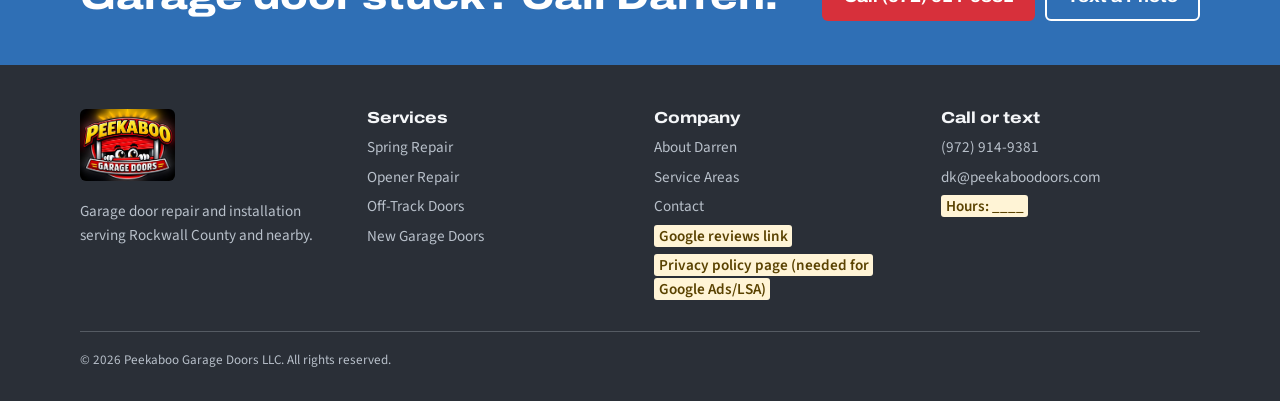
==== commit b77ad768: "Replace starter page with full Peekaboo site, add lead webhook and README Co-Authored-By: Claude Fab" ====
--- a/index.html
+++ b/index.html
@@ -1,23 +1,635 @@
 <!doctype html>
 <html lang="en">
 <head>
-<meta charset="utf-8"><meta name="viewport" content="width=device-width, initial-scale=1">
-<meta name="description" content="Owner-operated garage door repair in Rockwall, TX. Get a written price before work starts, then pay when the job is done.">
-<title>Peekaboo Garage Doors | Rockwall Garage Door Repair</title>
-<link rel="stylesheet" href="styles.css">
-<script type="application/ld+json">{"@context":"https://schema.org","@type":"LocalBusiness","name":"Peekaboo Garage Doors LLC","description":"Owner-operated garage door repair and installation in Rockwall, Texas.","telephone":"+1-972-914-9381","areaServed":["Rockwall","Heath","Fate","Royse City","Rowlett","Forney"],"serviceType":["Garage door repair","Garage door spring repair","Garage door opener repair","Garage door installation"]}</script>
-<meta property="og:title" content="Peekaboo Garage Doors | Rockwall Garage Door Repair"><meta property="og:description" content="Owner-operated garage door repair in Rockwall, TX. Get a written price before work starts, then pay when the job is done."><meta property="og:type" content="website">
+<meta charset="utf-8">
+<meta name="viewport" content="width=device-width,initial-scale=1">
+<meta name="description" content="Garage door repair in Rockwall, TX. Written price before work, owner on every job, insured. Springs, openers, off-track doors, new doors. Call or text (972) 914-9381.">
+<title>Peekaboo Garage Doors</title>
 </head>
-<body>
-<div class="topbar"><div class="container"><span>Serving Rockwall, Heath, Fate, Royse City, Rowlett and Forney</span><a href="tel:+19729149381">Call Darren, (972) 914-9381</a></div></div>
-<header class="site-header"><div class="container nav"><a class="brand" href="index.html"><span class="brand-mark" aria-hidden="true"></span><span><strong>Peekaboo Garage Doors</strong><small>Rockwall, Texas</small></span></a><nav class="nav-links" aria-label="Main navigation"><a class="active" href="index.html">Home</a><a href="#services">Services</a><a href="#why-us">Why Peekaboo</a><a href="request-information.html">Request Information</a></nav><div class="nav-actions"><a class="btn btn-outline" href="tel:+19729149381">Call Now</a><a class="btn btn-primary" href="appointment.html">Book a Call</a><button class="mobile-toggle" aria-label="Open navigation" aria-expanded="false">☰</button></div></div></header>
+<body style="margin:0">
+<link rel="preconnect" href="https://fonts.googleapis.com">
+<link rel="preconnect" href="https://fonts.gstatic.com" crossorigin>
+<link rel="stylesheet" href="https://fonts.googleapis.com/css2?family=Archivo:wdth,wght@112..125,600..900&family=Source+Sans+3:wght@400;600;700&family=JetBrains+Mono:wght@500&display=swap">
+<style>
+/* Layout: local-service site in the shape of a national garage door brand — call-first header, hero + call-back form, services grid, pillars, offers, reviews, areas, FAQ — rebuilt around one owner-operator. */
+:root{
+  --bg:#F2F4F6; --surface:#FFFFFF; --ink:#1F2630; --muted:#5B6673; --line:#D9DFE6;
+  --steel:#2F6FB5; --steel-2:#255A94; --amber:#D7303B; --on-amber:#FFFFFF;
+  --hero-bg:#2A2F37; --hero-ink:#F4F6F8; --hero-muted:#B8C0CA; --panel:#E4E8ED; --panel-edge:#C2CAD3;
+  --draft-bg:#FFF4D6; --draft-ink:#5A4200; --band:#2F6FB5; --on-steel:#FFFFFF;
+  --f-display:"Archivo","Arial Narrow",Arial,sans-serif;
+  --f-body:"Source Sans 3","Segoe UI",Roboto,Helvetica,Arial,sans-serif;
+  --f-mono:"JetBrains Mono",ui-monospace,Menlo,Consolas,monospace;
+  --r:6px; --wrap:1160px;
+}
+@media (prefers-color-scheme:dark){:root:not([data-theme="light"]){
+  --bg:#13171C; --surface:#1B2027; --ink:#E9EDF1; --muted:#A3ADB8; --line:#2C343E;
+  --steel:#6FA8E6; --steel-2:#8CBBEE; --amber:#E04853; --on-amber:#FFFFFF;
+  --hero-bg:#0F1216; --hero-ink:#F4F6F8; --hero-muted:#AEB7C2; --panel:#2A323C; --panel-edge:#3E4954;
+  --draft-bg:#3A2E0C; --draft-ink:#F6DD9C; --band:#1E4E85; --on-steel:#0F1216; color-scheme:dark}}
+:root[data-theme="dark"]{
+  --bg:#13171C; --surface:#1B2027; --ink:#E9EDF1; --muted:#A3ADB8; --line:#2C343E;
+  --steel:#6FA8E6; --steel-2:#8CBBEE; --amber:#E04853; --on-amber:#FFFFFF;
+  --hero-bg:#0F1216; --hero-ink:#F4F6F8; --hero-muted:#AEB7C2; --panel:#2A323C; --panel-edge:#3E4954;
+  --draft-bg:#3A2E0C; --draft-ink:#F6DD9C; --band:#1E4E85; --on-steel:#0F1216; color-scheme:dark}
+
+*{box-sizing:border-box}
+body{background:var(--bg);color:var(--ink);font-family:var(--f-body);font-size:17px;line-height:1.55;padding-bottom:72px}
+@media(min-width:860px){body{padding-bottom:0}}
+.wrap{max-width:var(--wrap);margin:0 auto;padding-inline:20px}
+h1,h2,h3{font-family:var(--f-display);font-stretch:118%;line-height:1.08;text-wrap:balance;margin:0}
+h1{font-size:clamp(2.1rem,5.2vw,3.6rem);font-weight:850}
+h2{font-size:clamp(1.6rem,3.4vw,2.35rem);font-weight:800}
+h3{font-size:1.2rem;font-weight:750}
+p{margin:0}
+a{color:inherit}
+.eyebrow{font-family:var(--f-mono);font-size:.74rem;letter-spacing:.12em;text-transform:uppercase;color:var(--muted)}
+.ph{background:var(--draft-bg);color:var(--draft-ink);border-radius:3px;padding:0 .3em;font-weight:600;box-decoration-break:clone;-webkit-box-decoration-break:clone}
+:focus-visible{outline:3px solid var(--amber);outline-offset:2px}
+
+/* Buttons */
+.btn{display:inline-flex;align-items:center;justify-content:center;gap:.5em;font-family:var(--f-display);font-stretch:112%;font-weight:750;font-size:1rem;padding:.8em 1.25em;border-radius:var(--r);text-decoration:none;border:2px solid transparent;cursor:pointer;line-height:1.1}
+.btn-amber{background:var(--amber);color:var(--on-amber)}
+.btn-amber:hover{filter:brightness(1.06)}
+.btn-ghost{border-color:currentColor;background:transparent;color:inherit}
+.btn-ghost:hover{background:color-mix(in srgb,currentColor 10%,transparent)}
+.btn-steel{background:var(--steel);color:var(--on-steel)}
+
+/* Draft banner */
+.draft{background:var(--draft-bg);color:var(--draft-ink);font-size:.86rem;padding-block:7px}
+.draft .wrap{display:flex;gap:.6em;flex-wrap:wrap}
+
+/* Utility + header */
+.util{background:var(--steel);color:#fff;font-size:.85rem;padding-block:6px}
+.util .wrap{display:flex;justify-content:space-between;gap:12px;flex-wrap:wrap}
+header.site{position:sticky;top:env(safe-area-inset-top,0px);z-index:20;background:var(--hero-bg);color:var(--hero-ink);border-bottom:3px solid var(--steel)}
+.logo-img{height:56px;width:auto;display:block;border-radius:6px}
+@media(max-width:520px){.logo-img{height:46px}}
+header.site .wrap{display:flex;align-items:center;gap:20px;padding-block:12px}
+.logo{display:flex;align-items:center;gap:10px;text-decoration:none;flex:0 0 auto}
+.logo-mark{width:38px;height:34px;border:3px solid var(--steel);border-bottom:0;border-radius:4px 4px 0 0;position:relative;overflow:hidden}
+.logo-mark::before{content:"";position:absolute;inset:3px 3px 13px;background:repeating-linear-gradient(var(--steel) 0 3px,transparent 3px 7px)}
+.logo-mark::after{content:"";position:absolute;left:8px;right:8px;bottom:4px;height:3px;border-radius:2px;background:var(--amber);box-shadow:0 -0px 0 0 var(--amber)}
+.logo-text{font-family:var(--f-display);font-stretch:125%;font-weight:900;font-size:1.15rem;letter-spacing:-.01em;line-height:1}
+.logo-text small{display:block;font-family:var(--f-mono);font-stretch:100%;font-weight:500;font-size:.62rem;letter-spacing:.16em;color:var(--muted);margin-top:3px}
+nav.main{display:none;gap:4px;margin-left:auto}
+nav.main a{text-decoration:none;font-weight:600;font-size:.95rem;padding:.45em .7em;border-radius:var(--r);color:var(--hero-muted)}
+nav.main a:hover,nav.main a[aria-current="page"]{color:var(--hero-ink);background:rgba(255,255,255,.08)}
+.hdr-cta{display:flex;gap:8px;margin-left:auto}
+.hdr-cta .btn{padding:.6em .9em;font-size:.92rem}
+@media(min-width:1000px){nav.main{display:flex}.hdr-cta{margin-left:12px}}
+@media(max-width:520px){.hdr-cta .btn-steel{display:none}}
+.menu-btn{display:inline-flex;background:none;border:1px solid var(--hero-muted);border-radius:var(--r);padding:.5em .7em;font:inherit;font-weight:600;color:var(--hero-ink);cursor:pointer}
+@media(min-width:1000px){.menu-btn{display:none}}
+nav.drawer{border-top:1px solid var(--line);background:var(--surface);color:var(--ink)}
+nav.drawer .wrap{display:grid;grid-template-columns:repeat(auto-fill,minmax(160px,1fr));gap:4px;padding-block:10px}
+nav.drawer a{padding:.6em .4em;text-decoration:none;font-weight:600}
+
+/* Hero */
+.hero{background:var(--hero-bg);color:var(--hero-ink);padding-block:44px 52px;overflow:hidden}
+.hero .wrap{display:grid;gap:36px;align-items:center}
+@media(min-width:900px){.hero .wrap{grid-template-columns:1fr 1fr;align-items:start}.hero .callback{grid-column:2;grid-row:1/3}.hero-logo{grid-column:1}}
+@media(min-width:1100px){.hero .wrap{grid-template-columns:1.1fr 300px 400px;align-items:center}.hero .callback{grid-column:3;grid-row:1}.hero-logo{grid-column:2;grid-row:1}}
+.hero-logo{justify-self:start}
+@media(max-width:899px){.hero-logo img{max-width:100%;width:100%;max-height:300px;object-fit:cover;object-position:50% 20%}}
+@media(min-width:900px) and (max-width:1099px){.hero-logo img{max-width:300px}}
+.hero-copy{display:grid;gap:18px;min-width:0}
+.hero .eyebrow{color:#8CBBEE}
+.hero-sub{color:var(--hero-muted);font-size:1.12rem;max-width:34em}
+.hero-ctas{display:flex;gap:10px;flex-wrap:wrap}
+.hero-phone{font-family:var(--f-display);font-stretch:118%;font-weight:800;font-size:1.3rem;color:var(--hero-ink)}
+.hero-phone span{display:block;font-family:var(--f-mono);font-size:.7rem;letter-spacing:.14em;color:var(--hero-muted);font-weight:500;font-stretch:100%}
+
+/* Hero logo */
+.hero-logo img{max-width:min(100%,380px);height:auto;display:block;border-radius:12px;box-shadow:0 20px 50px -20px rgba(0,0,0,.7);border:3px solid rgba(255,255,255,.08)}
+.hero-cap{font-family:var(--f-mono);font-size:.72rem;letter-spacing:.1em;text-transform:uppercase;color:var(--hero-muted);margin-top:10px}
+.hero .eyebrow{color:#8CBBEE}
+/* Door graphic (unused) */
+.door-stage{display:grid;gap:14px}
+.house{position:relative;border:6px solid var(--hero-muted);border-bottom:0;border-radius:4px 4px 0 0;aspect-ratio:16/10;max-width:100%;background:linear-gradient(var(--amber),color-mix(in srgb,var(--amber) 55%,var(--hero-bg)));overflow:hidden}
+.peek{position:absolute;left:0;right:0;bottom:0;height:34%;display:flex;align-items:flex-end;justify-content:center;gap:14%;padding-bottom:6%}
+.eye{width:13%;aspect-ratio:1;background:#fff;border-radius:50%;position:relative;border:3px solid #1B1400}
+.eye::after{content:"";position:absolute;width:42%;aspect-ratio:1;background:#1B1400;border-radius:50%;left:46%;top:30%;animation:look 4s ease-in-out 1.6s infinite}
+.door{position:absolute;inset:0;display:grid;grid-template-rows:repeat(4,1fr);gap:3px;padding:3px;background:var(--panel-edge);transform:translateY(-30%);animation:peekaboo 1.8s cubic-bezier(.5,0,.2,1) .3s both}
+.door .pnl{background:var(--panel);display:grid;grid-template-columns:repeat(4,1fr);gap:7%;padding:5% 4%}
+.door .pnl i{border:2px solid var(--panel-edge);border-radius:2px}
+.door .handle{position:absolute;bottom:7%;left:50%;width:14%;height:3%;transform:translateX(-50%);background:var(--panel-edge);border-radius:2px}
+@keyframes peekaboo{0%{transform:translateY(0)}55%{transform:translateY(0)}100%{transform:translateY(-30%)}}
+@keyframes look{0%,40%,100%{left:46%}55%,85%{left:12%}}
+@media(prefers-reduced-motion:reduce){.door,.eye::after{animation:none}}
+.door-cap{font-family:var(--f-mono);font-size:.72rem;letter-spacing:.1em;color:var(--hero-muted);text-transform:uppercase}
+
+/* Call-back form */
+.callback{min-width:0;background:var(--surface);color:var(--ink);border-radius:10px;padding:24px;display:grid;gap:14px;box-shadow:0 18px 40px -20px rgba(0,0,0,.45)}
+.callback h2{font-size:1.45rem}
+.field{display:grid;gap:5px}
+.field label{font-weight:600;font-size:.9rem}
+.field input[type=file]{font-size:.9rem;min-width:0;max-width:100%}
+.field input,.field select,.field textarea{font:inherit;font-size:1rem;padding:.65em .75em;border:1px solid var(--line);border-radius:var(--r);background:var(--bg);color:var(--ink);width:100%}
+.field textarea{min-height:84px;resize:vertical}
+.row2{display:grid;gap:12px}
+@media(min-width:480px){.row2{grid-template-columns:1fr 1fr}}
+.form-note{font-size:.82rem;color:var(--muted)}
+.form-done{background:var(--bg);border:1px solid var(--line);border-radius:var(--r);padding:12px;font-size:.92rem}
+
+/* Trust strip */
+.trust{background:var(--surface);border-bottom:1px solid var(--line)}
+.trust ul{list-style:none;margin:0;padding:18px 0;display:grid;grid-template-columns:repeat(auto-fit,minmax(200px,1fr));gap:12px 24px}
+.trust li{display:flex;gap:10px;align-items:center;font-weight:600}
+.tick{flex:0 0 26px;height:26px;border-radius:50%;background:var(--steel);color:var(--on-steel);display:grid;place-items:center;font-family:var(--f-display);font-weight:900;font-size:.85rem}
+
+/* Truck banner */
+.truck-band{padding-block:40px 0}
+.truck{margin:0;display:grid;gap:12px}
+.truck img{width:100%;height:auto;border-radius:12px;display:block}
+.truck figcaption{font-family:var(--f-mono);font-size:.78rem;letter-spacing:.06em;color:var(--muted);text-align:center}
+/* Right now box */
+.rightnow{display:grid;gap:18px;background:var(--surface);border:1px solid var(--line);border-left:5px solid var(--amber);border-radius:10px;padding:26px}
+@media(min-width:900px){.rightnow{grid-template-columns:1fr 1.4fr;gap:32px}}
+.rightnow h2{font-size:1.5rem;margin-top:6px}
+.rightnow ol{margin:0;padding-left:1.3em;display:grid;gap:10px}
+.rightnow li{color:var(--muted)}
+.rightnow b{color:var(--ink)}
+/* Sections */
+section.blk{padding-block:64px}
+.blk-head{display:grid;gap:10px;margin-bottom:30px;max-width:44em}
+.blk-head p{color:var(--muted)}
+.alt{background:var(--surface);border-block:1px solid var(--line)}
+
+/* Services grid */
+.svc-grid{display:grid;gap:16px;grid-template-columns:repeat(auto-fit,minmax(240px,1fr))}
+.svc{display:grid;grid-template-rows:auto 1fr auto;gap:12px;background:var(--surface);border:1px solid var(--line);border-radius:10px;padding:22px;text-decoration:none;transition:border-color .15s,transform .15s}
+.alt .svc{background:var(--bg)}
+.svc:hover{border-color:var(--steel);transform:translateY(-2px)}
+.svc p{color:var(--muted);font-size:.98rem}
+.svc .more{font-family:var(--f-display);font-stretch:112%;font-weight:750;color:var(--steel)}
+.svc .tag{font-family:var(--f-mono);font-size:.7rem;letter-spacing:.1em;color:var(--muted);text-transform:uppercase}
+
+/* Full services */
+.allsvc{margin-top:28px;background:var(--surface);border:1px solid var(--line);border-radius:10px;padding:24px}
+.allsvc h3{margin-bottom:14px}
+.allsvc-grid{display:grid;gap:18px 28px;grid-template-columns:repeat(auto-fit,minmax(240px,1fr))}
+.allsvc b{display:block;margin-bottom:6px;color:var(--steel)}
+.allsvc ul{margin:0;padding-left:1.1em;display:grid;gap:4px;color:var(--muted);font-size:.95rem}
+/* Pillars */
+.pillars{display:grid;gap:28px;grid-template-columns:repeat(auto-fit,minmax(250px,1fr))}
+.pillar{display:grid;gap:8px;border-top:3px solid var(--steel);padding-top:16px}
+.pillar p{color:var(--muted)}
+
+/* Wants checklist */
+.wants{list-style:none;margin:0;padding:0;display:grid;gap:14px 28px;grid-template-columns:repeat(auto-fit,minmax(300px,1fr))}
+.wants li{display:flex;gap:12px;align-items:flex-start;padding:14px 0;border-top:1px solid var(--line)}
+.wants b{display:block;margin-bottom:4px}
+.wants p{color:var(--muted);font-size:.95rem}
+/* Steps */
+.steps{list-style:none;margin:0;padding:0;display:grid;gap:16px;grid-template-columns:repeat(auto-fit,minmax(200px,1fr));counter-reset:s}
+.steps li{counter-increment:s;display:grid;gap:6px;align-content:start}
+.steps li::before{content:counter(s);font-family:var(--f-display);font-stretch:125%;font-weight:900;font-size:2.4rem;line-height:1;color:var(--steel)}
+.steps li p{color:var(--muted);font-size:.97rem}
+
+/* Offers */
+.offers{display:grid;gap:16px;grid-template-columns:repeat(auto-fit,minmax(260px,1fr))}
+.coupon{border:2px dashed var(--steel);border-radius:10px;padding:22px;display:grid;gap:8px;background:var(--surface)}
+.coupon .amt{font-family:var(--f-display);font-stretch:125%;font-weight:900;font-size:1.9rem;color:var(--steel)}
+.coupon .fine{font-size:.8rem;color:var(--muted)}
+
+/* Reviews */
+.reviews{display:grid;gap:16px;grid-template-columns:repeat(auto-fit,minmax(260px,1fr))}
+.review{background:var(--bg);border:1px solid var(--line);border-radius:10px;padding:20px;display:grid;gap:10px;color:var(--muted)}
+.stars{letter-spacing:.15em;color:#E3A21A;font-size:1.05rem}
+.review b{color:var(--ink)}
+
+.sample{display:inline-block;font-family:var(--f-mono);font-size:.68rem;letter-spacing:.1em;text-transform:uppercase;background:var(--draft-bg);color:var(--draft-ink);border-radius:3px;padding:2px 8px;justify-self:start}
+/* Areas */
+.chips{display:flex;flex-wrap:wrap;gap:8px;list-style:none;margin:0;padding:0}
+.chips li{border:1px solid var(--line);background:var(--surface);border-radius:999px;padding:.4em .95em;font-weight:600}
+
+/* FAQ */
+.faq{display:grid;gap:10px;max-width:52em}
+.faq details{background:var(--surface);border:1px solid var(--line);border-radius:var(--r)}
+.faq summary{cursor:pointer;padding:16px 18px;font-weight:700;list-style:none;display:flex;justify-content:space-between;gap:12px}
+.faq summary::after{content:"+";font-family:var(--f-display);font-weight:800;color:var(--steel)}
+.faq details[open] summary::after{content:"\2013"}
+.faq summary::-webkit-details-marker{display:none}
+.faq details p{padding:0 18px 16px;color:var(--muted)}
+
+/* CTA band */
+.band{background:var(--band);color:#fff;padding-block:40px}
+.band .wrap{display:flex;flex-wrap:wrap;gap:18px;align-items:center;justify-content:space-between}
+.band .btn-ghost{color:#fff}
+.band .btn-dark{background:var(--amber);color:#fff}
+
+/* Inner pages */
+.page-hero{background:var(--hero-bg);color:var(--hero-ink);padding-block:40px}
+.page-hero .wrap{display:grid;gap:12px}
+.page-hero p{color:var(--hero-muted);max-width:40em}
+.crumb{font-family:var(--f-mono);font-size:.72rem;letter-spacing:.12em;text-transform:uppercase;color:var(--hero-muted)}
+.crumb a{text-decoration:none}
+.inner{display:grid;gap:36px;padding-block:48px}
+.inner>*{min-width:0}
+@media(min-width:900px){.inner{grid-template-columns:1fr 340px;align-items:start}}
+.prose{display:grid;gap:16px;max-width:42em;min-width:0}
+.prose h2{font-size:1.5rem;margin-top:10px}
+.prose ul{margin:0;padding-left:1.2em;display:grid;gap:6px}
+.side{display:grid;gap:14px;position:sticky;top:90px}
+.side-card{background:var(--surface);border:1px solid var(--line);border-radius:10px;padding:20px;display:grid;gap:10px}
+.spec{font-family:var(--f-mono);font-size:.82rem;background:var(--surface);border:1px solid var(--line);border-left:4px solid var(--steel);border-radius:var(--r);padding:12px 14px;color:var(--muted)}
+.warn{border-left:4px solid #C0392B;background:var(--surface);border-radius:var(--r);padding:14px 16px}
+
+/* Footer */
+footer{border-top:4px solid var(--steel);background:var(--hero-bg);color:var(--hero-muted);padding-block:44px 30px;font-size:.95rem}
+footer .grid{display:grid;gap:28px;grid-template-columns:repeat(auto-fit,minmax(200px,1fr))}
+footer h3{color:var(--hero-ink);font-size:1rem;margin-bottom:10px}
+footer ul{list-style:none;margin:0;padding:0;display:grid;gap:6px}
+footer a{text-decoration:none}
+footer a:hover{color:var(--hero-ink)}
+footer .legal{border-top:1px solid color-mix(in srgb,var(--hero-muted) 30%,transparent);margin-top:30px;padding-top:18px;font-size:.82rem}
+footer .logo-text{color:var(--hero-ink)}
+
+/* Mobile call bar */
+.callbar{position:fixed;left:0;right:0;bottom:0;z-index:30;display:grid;grid-template-columns:1fr 1fr;gap:8px;padding:10px 12px calc(10px + env(safe-area-inset-bottom,0px));background:var(--surface);border-top:1px solid var(--line)}
+@media(min-width:860px){.callbar{display:none}}
+</style>
+
+<div class="draft"><div class="wrap"><strong>Draft for Darren to review.</strong> <span>Yellow highlights are details Darren must confirm or fill in before this goes live.</span></div></div>
+
+<div class="util"><div class="wrap"><span>Serving Rockwall, Heath, Fate, Royse City, Rowlett and Forney</span><span><span class="ph">Hours: ____</span></span></div></div>
+
+<header class="site">
+  <div class="wrap">
+    <a class="logo" href="#home" aria-label="Peekaboo Garage Doors home"><img class="logo-img" src="[data-uri]" alt="Peekaboo Garage Doors"></a>
+    <nav class="main" aria-label="Main">
+      <a href="#home">Home</a>
+      <a href="#spring-repair">Springs</a>
+      <a href="#opener-repair">Openers</a>
+      <a href="#off-track">Off Track</a>
+      <a href="#new-doors">New Doors</a>
+      <a href="#areas">Areas</a>
+      <a href="#about">About</a>
+    </nav>
+    <div class="hdr-cta">
+      <a class="btn btn-steel" href="#contact">Get a Quote</a>
+      <a class="btn btn-amber" href="tel:9729149381">Call (972) 914-9381</a>
+    </div>
+    <button class="menu-btn" id="menuBtn" aria-expanded="false" aria-controls="drawer">Menu</button>
+  </div>
+  <nav class="drawer" id="drawer" aria-label="Mobile" hidden>
+    <div class="wrap">
+      <a href="#home">Home</a><a href="#spring-repair">Spring Repair</a><a href="#opener-repair">Opener Repair</a><a href="#off-track">Off-Track Doors</a><a href="#new-doors">New Doors</a><a href="#areas">Service Areas</a><a href="#about">About Darren</a><a href="#contact">Contact</a>
+    </div>
+  </nav>
+</header>
+
 <main>
-<section class="hero"><div class="container hero-grid"><div><div class="eyebrow">Owner-operated garage door service</div><h1>A straight answer for a <em>stuck</em> garage door.</h1><p>When a spring snaps or the opener quits, you need someone who shows up, explains the fix, and gives you the price before the work starts.</p><div class="hero-actions"><a class="btn btn-primary" href="appointment.html">Set up a call with Darren <span>→</span></a><a class="btn btn-light" href="tel:+19729149381">Call (972) 914-9381</a></div><div class="hero-note">Same-day service in most cases, written pricing, no pressure.</div></div><div class="estimate-card"><div class="card-kicker">Fastest way to get started</div><h2>Let Darren call you</h2><p>Tell us what is happening and get a real person on the phone, not a call center.</p><form class="form-grid" data-demo-form data-success="sms"><div class="form-row"><div class="field"><label for="home-name">Name</label><input id="home-name" name="name" autocomplete="name" required></div><div class="field"><label for="home-phone">Phone</label><input id="home-phone" name="phone" type="tel" autocomplete="tel" required></div></div><div class="field"><label for="home-city">City</label><select id="home-city" name="city"><option>Rockwall</option><option>Heath</option><option>Fate</option><option>Royse City</option><option>Rowlett</option><option>Forney</option><option>Other</option></select></div><div class="field"><label for="home-issue">What is going on?</label><textarea id="home-issue" name="issue" placeholder="For example, the door is stuck halfway open."></textarea></div><button class="btn btn-primary" type="submit">Request a call back</button><div class="form-status" role="status"></div><p class="fineprint">This opens a text to Darren with your details filled in. By sending, you agree Darren may call or text you about your request. No marketing texts.</p></form></div></div></section>
-<div class="trust-strip"><div class="container trust-grid"><div class="trust-item"><span class="trust-icon">✓</span>Written price first</div><div class="trust-item"><span class="trust-icon">✓</span>Owner on every job</div><div class="trust-item"><span class="trust-icon">✓</span>Pay when it is done</div><div class="trust-item"><span class="trust-icon">✓</span>Insured service</div></div></div>
-<section class="section services" id="services"><div class="container"><div class="section-head"><div class="eyebrow">What we fix</div><h2>Garage door problems, handled without the runaround.</h2><p>From a broken spring to a brand-new door, get practical advice and a clean repair from the person who answers the phone.</p></div><div class="service-grid"><a class="service-card" href="request-information.html?service=springs"><span class="service-number">01 / REPAIR</span><h3>Broken springs</h3><p>Replace the spring, balance the door, and get it moving safely again.</p><span class="service-arrow">Ask about spring repair →</span></a><a class="service-card" href="request-information.html?service=openers"><span class="service-number">02 / REPAIR</span><h3>Openers and remotes</h3><p>Diagnosis, quiet opener installs, sensors, remotes, keypads and smart controls.</p><span class="service-arrow">Ask about opener service →</span></a><a class="service-card" href="request-information.html?service=off-track"><span class="service-number">03 / REPAIR</span><h3>Off-track doors</h3><p>Reset cables, replace rollers, re-hang the door and test the full system.</p><span class="service-arrow">Ask about door repair →</span></a><a class="service-card" href="request-information.html?service=new-door"><span class="service-number">04 / INSTALL</span><h3>New garage doors</h3><p>Measured, installed and hauled off, with options built for Texas heat.</p><span class="service-arrow">Request an estimate →</span></a></div></div></section>
-<section class="section dark-section" id="why-us"><div class="container split"><div><div class="section-head"><div class="eyebrow">Why homeowners call</div><h2>The owner answers. The owner shows up.</h2><p>Peekaboo is built around one simple promise, you know who you are dealing with before anyone touches your door.</p></div><div class="proof-list"><div class="proof"><span class="proof-mark">✓</span><div><strong>Written price before work starts</strong><span>You approve the number before the repair begins.</span></div></div><div class="proof"><span class="proof-mark">✓</span><div><strong>No deposit, pay when it is done</strong><span>Watch the door run, then pay for the work.</span></div></div><div class="proof"><span class="proof-mark">✓</span><div><strong>Straight talk, no pressure</strong><span>If it can wait, Darren will tell you.</span></div></div><div class="proof"><span class="proof-mark">✓</span><div><strong>Safety checked before he leaves</strong><span>Balance, sensors and operation are tested.</span></div></div></div></div><div class="door-visual" aria-label="Stylized garage door illustration"></div></div></section>
-<section class="section"><div class="container"><div class="section-head center"><div class="eyebrow">How it works</div><h2>From stuck door to fixed door.</h2><p>Simple, clear and built around your schedule.</p></div><div class="steps"><div class="step"><b>01</b><h3>Call or send a photo</h3><p>A photo of the springs, opener or track can help Darren understand the issue quickly.</p></div><div class="step"><b>02</b><h3>Get a time window</h3><p>You get a real arrival window and a heads-up when Darren is on the way.</p></div><div class="step"><b>03</b><h3>Approve the price</h3><p>Darren diagnoses the problem and gives you the number before the work starts.</p></div><div class="step"><b>04</b><h3>Watch it run</h3><p>The door is repaired, tested and ready before the job is complete.</p></div></div></div></section>
-<section class="cta"><div class="container cta-box"><div><h2>Need an answer before you commit?</h2><p>Set up a quick call with Darren and talk through the repair or estimate.</p></div><a class="btn btn-light" href="appointment.html">Set up an appointment →</a></div></section>
+<!-- ============ HOME ============ -->
+<div data-page="home">
+  <section class="hero">
+    <div class="wrap">
+      <div class="hero-copy">
+        <span class="eyebrow">Rockwall, Texas · Owner-operated · "Peekaboo, your door is like new"</span>
+        <h1>Garage Door Repair in Rockwall, TX</h1>
+        <p class="hero-sub">Door stuck? Spring snapped? Call Darren. You get a straight answer, a written price before any work starts, and you pay when the job is done. <span class="ph">Same-day service in most cases.</span></p>
+        <div class="hero-ctas">
+          <a class="btn btn-amber" href="tel:9729149381">Call or Text Darren</a>
+          <a class="btn btn-ghost" href="sms:9729149381">Text a Photo of Your Door</a>
+        </div>
+        <div class="hero-phone"><span>CALL OR TEXT</span>(972) 914-9381</div>
+      </div>
+        <div class="hero-logo"><img src="[data-uri]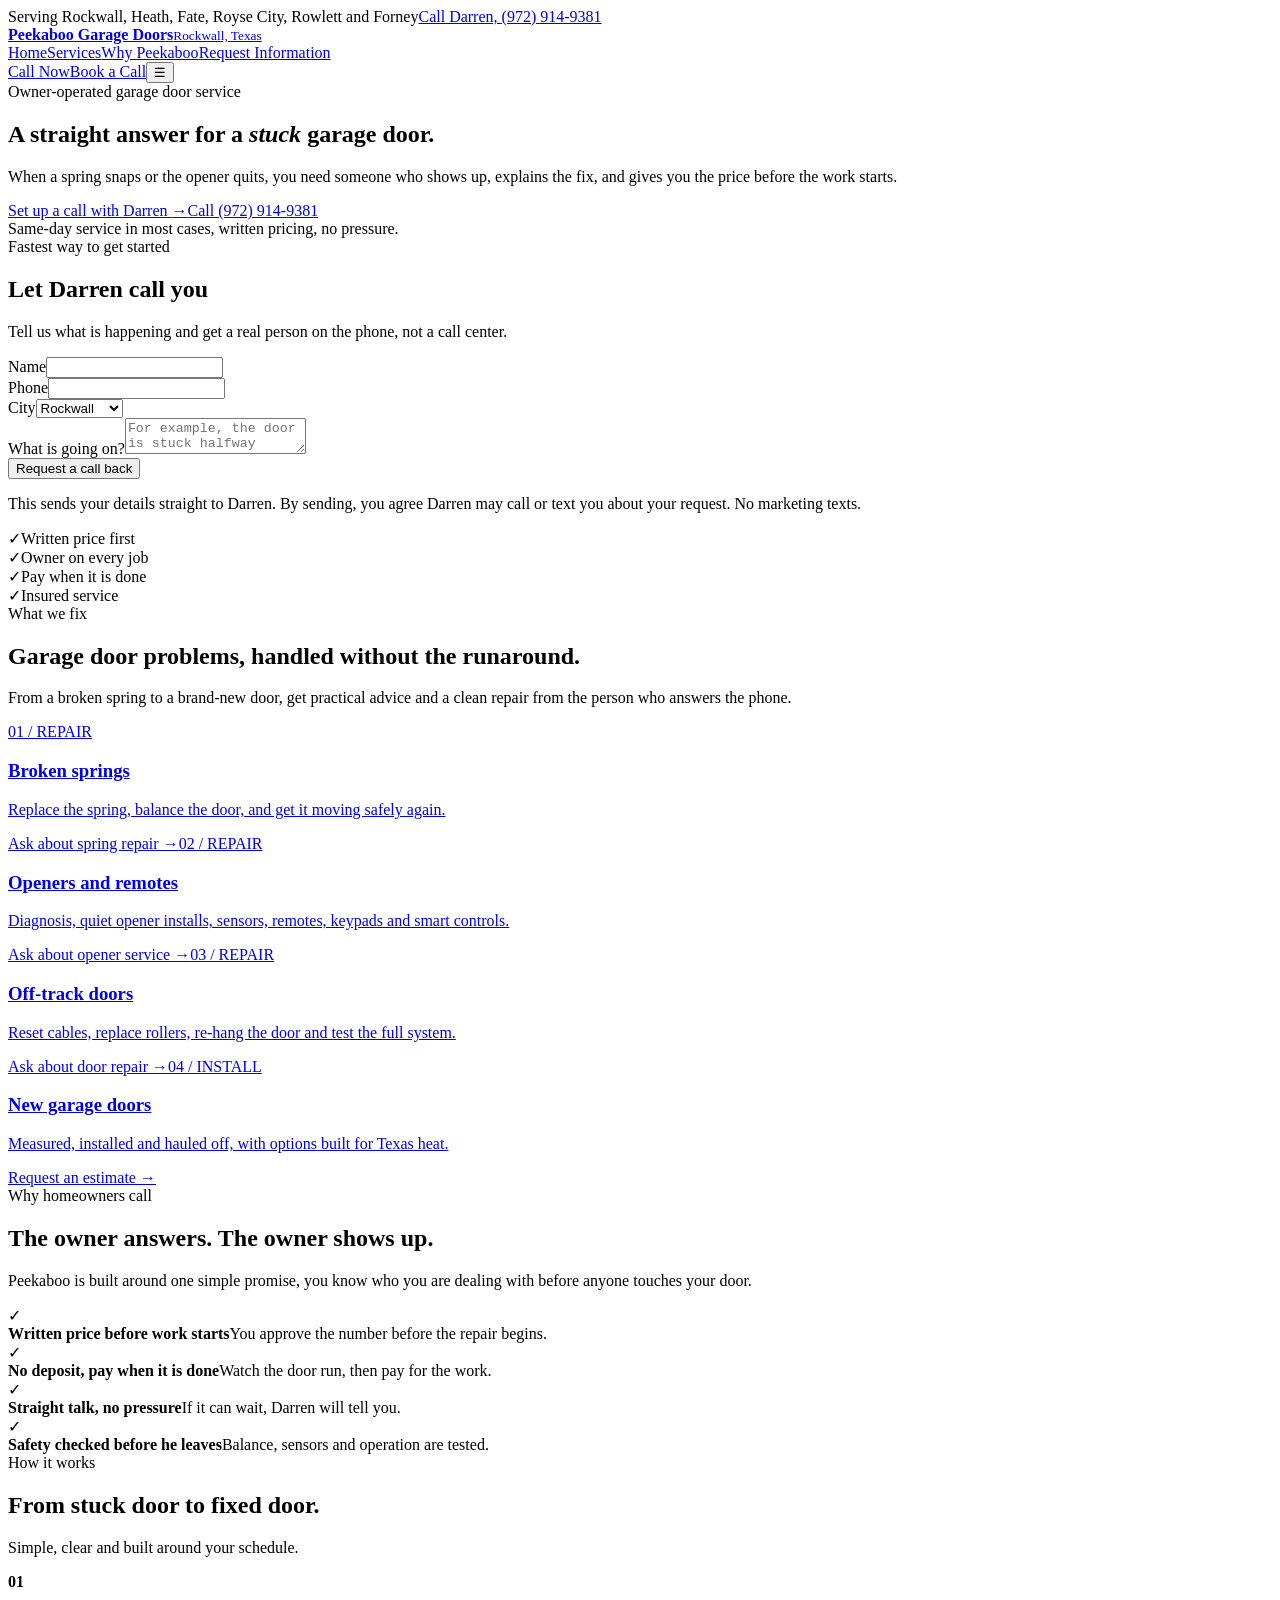
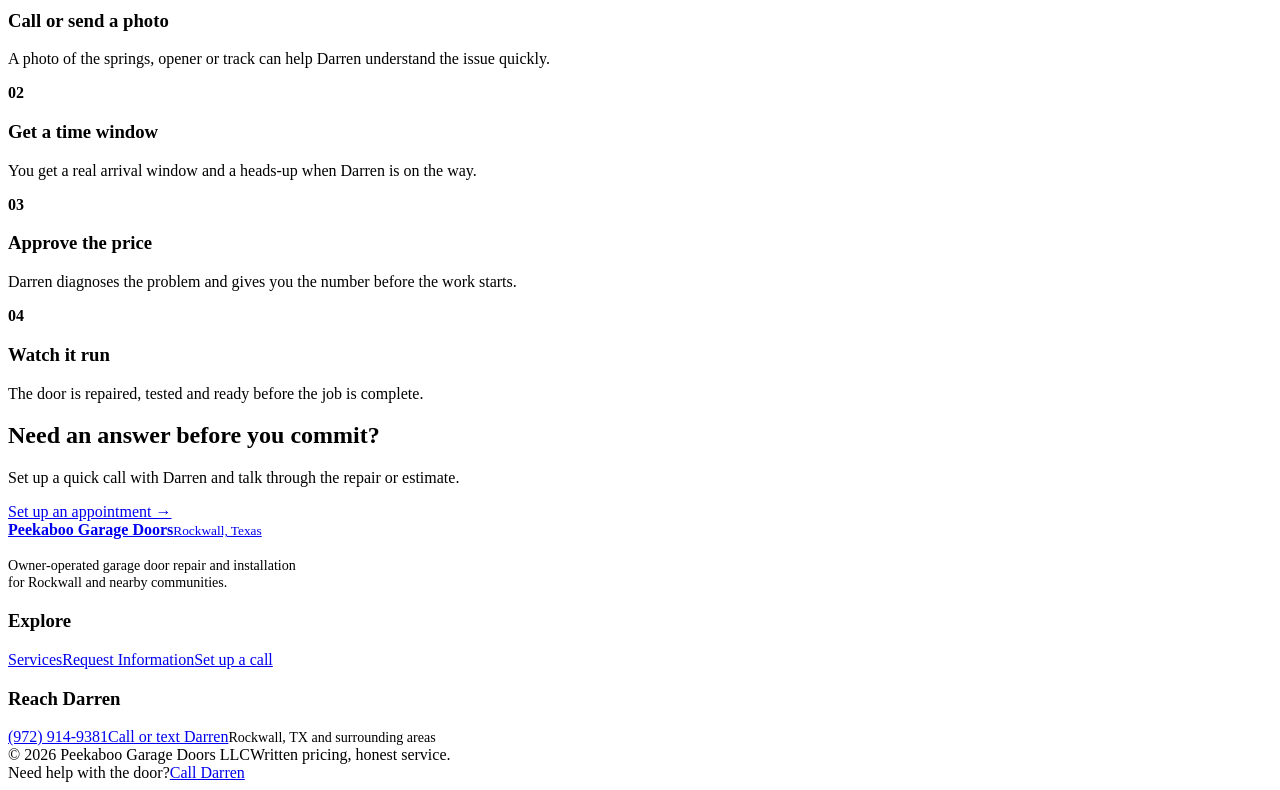
==== commit 1283c9c5: "Email form submissions to Darren, text as fallback" ====
--- a/index.html
+++ b/index.html
@@ -1,635 +1,23 @@
 <!doctype html>
 <html lang="en">
 <head>
-<meta charset="utf-8">
-<meta name="viewport" content="width=device-width,initial-scale=1">
-<meta name="description" content="Garage door repair in Rockwall, TX. Written price before work, owner on every job, insured. Springs, openers, off-track doors, new doors. Call or text (972) 914-9381.">
-<title>Peekaboo Garage Doors</title>
+<meta charset="utf-8"><meta name="viewport" content="width=device-width, initial-scale=1">
+<meta name="description" content="Owner-operated garage door repair in Rockwall, TX. Get a written price before work starts, then pay when the job is done.">
+<title>Peekaboo Garage Doors | Rockwall Garage Door Repair</title>
+<link rel="stylesheet" href="styles.css">
+<script type="application/ld+json">{"@context":"https://schema.org","@type":"LocalBusiness","name":"Peekaboo Garage Doors LLC","description":"Owner-operated garage door repair and installation in Rockwall, Texas.","telephone":"+1-972-914-9381","areaServed":["Rockwall","Heath","Fate","Royse City","Rowlett","Forney"],"serviceType":["Garage door repair","Garage door spring repair","Garage door opener repair","Garage door installation"]}</script>
+<meta property="og:title" content="Peekaboo Garage Doors | Rockwall Garage Door Repair"><meta property="og:description" content="Owner-operated garage door repair in Rockwall, TX. Get a written price before work starts, then pay when the job is done."><meta property="og:type" content="website">
 </head>
-<body style="margin:0">
-<link rel="preconnect" href="https://fonts.googleapis.com">
-<link rel="preconnect" href="https://fonts.gstatic.com" crossorigin>
-<link rel="stylesheet" href="https://fonts.googleapis.com/css2?family=Archivo:wdth,wght@112..125,600..900&family=Source+Sans+3:wght@400;600;700&family=JetBrains+Mono:wght@500&display=swap">
-<style>
-/* Layout: local-service site in the shape of a national garage door brand — call-first header, hero + call-back form, services grid, pillars, offers, reviews, areas, FAQ — rebuilt around one owner-operator. */
-:root{
-  --bg:#F2F4F6; --surface:#FFFFFF; --ink:#1F2630; --muted:#5B6673; --line:#D9DFE6;
-  --steel:#2F6FB5; --steel-2:#255A94; --amber:#D7303B; --on-amber:#FFFFFF;
-  --hero-bg:#2A2F37; --hero-ink:#F4F6F8; --hero-muted:#B8C0CA; --panel:#E4E8ED; --panel-edge:#C2CAD3;
-  --draft-bg:#FFF4D6; --draft-ink:#5A4200; --band:#2F6FB5; --on-steel:#FFFFFF;
-  --f-display:"Archivo","Arial Narrow",Arial,sans-serif;
-  --f-body:"Source Sans 3","Segoe UI",Roboto,Helvetica,Arial,sans-serif;
-  --f-mono:"JetBrains Mono",ui-monospace,Menlo,Consolas,monospace;
-  --r:6px; --wrap:1160px;
-}
-@media (prefers-color-scheme:dark){:root:not([data-theme="light"]){
-  --bg:#13171C; --surface:#1B2027; --ink:#E9EDF1; --muted:#A3ADB8; --line:#2C343E;
-  --steel:#6FA8E6; --steel-2:#8CBBEE; --amber:#E04853; --on-amber:#FFFFFF;
-  --hero-bg:#0F1216; --hero-ink:#F4F6F8; --hero-muted:#AEB7C2; --panel:#2A323C; --panel-edge:#3E4954;
-  --draft-bg:#3A2E0C; --draft-ink:#F6DD9C; --band:#1E4E85; --on-steel:#0F1216; color-scheme:dark}}
-:root[data-theme="dark"]{
-  --bg:#13171C; --surface:#1B2027; --ink:#E9EDF1; --muted:#A3ADB8; --line:#2C343E;
-  --steel:#6FA8E6; --steel-2:#8CBBEE; --amber:#E04853; --on-amber:#FFFFFF;
-  --hero-bg:#0F1216; --hero-ink:#F4F6F8; --hero-muted:#AEB7C2; --panel:#2A323C; --panel-edge:#3E4954;
-  --draft-bg:#3A2E0C; --draft-ink:#F6DD9C; --band:#1E4E85; --on-steel:#0F1216; color-scheme:dark}
-
-*{box-sizing:border-box}
-body{background:var(--bg);color:var(--ink);font-family:var(--f-body);font-size:17px;line-height:1.55;padding-bottom:72px}
-@media(min-width:860px){body{padding-bottom:0}}
-.wrap{max-width:var(--wrap);margin:0 auto;padding-inline:20px}
-h1,h2,h3{font-family:var(--f-display);font-stretch:118%;line-height:1.08;text-wrap:balance;margin:0}
-h1{font-size:clamp(2.1rem,5.2vw,3.6rem);font-weight:850}
-h2{font-size:clamp(1.6rem,3.4vw,2.35rem);font-weight:800}
-h3{font-size:1.2rem;font-weight:750}
-p{margin:0}
-a{color:inherit}
-.eyebrow{font-family:var(--f-mono);font-size:.74rem;letter-spacing:.12em;text-transform:uppercase;color:var(--muted)}
-.ph{background:var(--draft-bg);color:var(--draft-ink);border-radius:3px;padding:0 .3em;font-weight:600;box-decoration-break:clone;-webkit-box-decoration-break:clone}
-:focus-visible{outline:3px solid var(--amber);outline-offset:2px}
-
-/* Buttons */
-.btn{display:inline-flex;align-items:center;justify-content:center;gap:.5em;font-family:var(--f-display);font-stretch:112%;font-weight:750;font-size:1rem;padding:.8em 1.25em;border-radius:var(--r);text-decoration:none;border:2px solid transparent;cursor:pointer;line-height:1.1}
-.btn-amber{background:var(--amber);color:var(--on-amber)}
-.btn-amber:hover{filter:brightness(1.06)}
-.btn-ghost{border-color:currentColor;background:transparent;color:inherit}
-.btn-ghost:hover{background:color-mix(in srgb,currentColor 10%,transparent)}
-.btn-steel{background:var(--steel);color:var(--on-steel)}
-
-/* Draft banner */
-.draft{background:var(--draft-bg);color:var(--draft-ink);font-size:.86rem;padding-block:7px}
-.draft .wrap{display:flex;gap:.6em;flex-wrap:wrap}
-
-/* Utility + header */
-.util{background:var(--steel);color:#fff;font-size:.85rem;padding-block:6px}
-.util .wrap{display:flex;justify-content:space-between;gap:12px;flex-wrap:wrap}
-header.site{position:sticky;top:env(safe-area-inset-top,0px);z-index:20;background:var(--hero-bg);color:var(--hero-ink);border-bottom:3px solid var(--steel)}
-.logo-img{height:56px;width:auto;display:block;border-radius:6px}
-@media(max-width:520px){.logo-img{height:46px}}
-header.site .wrap{display:flex;align-items:center;gap:20px;padding-block:12px}
-.logo{display:flex;align-items:center;gap:10px;text-decoration:none;flex:0 0 auto}
-.logo-mark{width:38px;height:34px;border:3px solid var(--steel);border-bottom:0;border-radius:4px 4px 0 0;position:relative;overflow:hidden}
-.logo-mark::before{content:"";position:absolute;inset:3px 3px 13px;background:repeating-linear-gradient(var(--steel) 0 3px,transparent 3px 7px)}
-.logo-mark::after{content:"";position:absolute;left:8px;right:8px;bottom:4px;height:3px;border-radius:2px;background:var(--amber);box-shadow:0 -0px 0 0 var(--amber)}
-.logo-text{font-family:var(--f-display);font-stretch:125%;font-weight:900;font-size:1.15rem;letter-spacing:-.01em;line-height:1}
-.logo-text small{display:block;font-family:var(--f-mono);font-stretch:100%;font-weight:500;font-size:.62rem;letter-spacing:.16em;color:var(--muted);margin-top:3px}
-nav.main{display:none;gap:4px;margin-left:auto}
-nav.main a{text-decoration:none;font-weight:600;font-size:.95rem;padding:.45em .7em;border-radius:var(--r);color:var(--hero-muted)}
-nav.main a:hover,nav.main a[aria-current="page"]{color:var(--hero-ink);background:rgba(255,255,255,.08)}
-.hdr-cta{display:flex;gap:8px;margin-left:auto}
-.hdr-cta .btn{padding:.6em .9em;font-size:.92rem}
-@media(min-width:1000px){nav.main{display:flex}.hdr-cta{margin-left:12px}}
-@media(max-width:520px){.hdr-cta .btn-steel{display:none}}
-.menu-btn{display:inline-flex;background:none;border:1px solid var(--hero-muted);border-radius:var(--r);padding:.5em .7em;font:inherit;font-weight:600;color:var(--hero-ink);cursor:pointer}
-@media(min-width:1000px){.menu-btn{display:none}}
-nav.drawer{border-top:1px solid var(--line);background:var(--surface);color:var(--ink)}
-nav.drawer .wrap{display:grid;grid-template-columns:repeat(auto-fill,minmax(160px,1fr));gap:4px;padding-block:10px}
-nav.drawer a{padding:.6em .4em;text-decoration:none;font-weight:600}
-
-/* Hero */
-.hero{background:var(--hero-bg);color:var(--hero-ink);padding-block:44px 52px;overflow:hidden}
-.hero .wrap{display:grid;gap:36px;align-items:center}
-@media(min-width:900px){.hero .wrap{grid-template-columns:1fr 1fr;align-items:start}.hero .callback{grid-column:2;grid-row:1/3}.hero-logo{grid-column:1}}
-@media(min-width:1100px){.hero .wrap{grid-template-columns:1.1fr 300px 400px;align-items:center}.hero .callback{grid-column:3;grid-row:1}.hero-logo{grid-column:2;grid-row:1}}
-.hero-logo{justify-self:start}
-@media(max-width:899px){.hero-logo img{max-width:100%;width:100%;max-height:300px;object-fit:cover;object-position:50% 20%}}
-@media(min-width:900px) and (max-width:1099px){.hero-logo img{max-width:300px}}
-.hero-copy{display:grid;gap:18px;min-width:0}
-.hero .eyebrow{color:#8CBBEE}
-.hero-sub{color:var(--hero-muted);font-size:1.12rem;max-width:34em}
-.hero-ctas{display:flex;gap:10px;flex-wrap:wrap}
-.hero-phone{font-family:var(--f-display);font-stretch:118%;font-weight:800;font-size:1.3rem;color:var(--hero-ink)}
-.hero-phone span{display:block;font-family:var(--f-mono);font-size:.7rem;letter-spacing:.14em;color:var(--hero-muted);font-weight:500;font-stretch:100%}
-
-/* Hero logo */
-.hero-logo img{max-width:min(100%,380px);height:auto;display:block;border-radius:12px;box-shadow:0 20px 50px -20px rgba(0,0,0,.7);border:3px solid rgba(255,255,255,.08)}
-.hero-cap{font-family:var(--f-mono);font-size:.72rem;letter-spacing:.1em;text-transform:uppercase;color:var(--hero-muted);margin-top:10px}
-.hero .eyebrow{color:#8CBBEE}
-/* Door graphic (unused) */
-.door-stage{display:grid;gap:14px}
-.house{position:relative;border:6px solid var(--hero-muted);border-bottom:0;border-radius:4px 4px 0 0;aspect-ratio:16/10;max-width:100%;background:linear-gradient(var(--amber),color-mix(in srgb,var(--amber) 55%,var(--hero-bg)));overflow:hidden}
-.peek{position:absolute;left:0;right:0;bottom:0;height:34%;display:flex;align-items:flex-end;justify-content:center;gap:14%;padding-bottom:6%}
-.eye{width:13%;aspect-ratio:1;background:#fff;border-radius:50%;position:relative;border:3px solid #1B1400}
-.eye::after{content:"";position:absolute;width:42%;aspect-ratio:1;background:#1B1400;border-radius:50%;left:46%;top:30%;animation:look 4s ease-in-out 1.6s infinite}
-.door{position:absolute;inset:0;display:grid;grid-template-rows:repeat(4,1fr);gap:3px;padding:3px;background:var(--panel-edge);transform:translateY(-30%);animation:peekaboo 1.8s cubic-bezier(.5,0,.2,1) .3s both}
-.door .pnl{background:var(--panel);display:grid;grid-template-columns:repeat(4,1fr);gap:7%;padding:5% 4%}
-.door .pnl i{border:2px solid var(--panel-edge);border-radius:2px}
-.door .handle{position:absolute;bottom:7%;left:50%;width:14%;height:3%;transform:translateX(-50%);background:var(--panel-edge);border-radius:2px}
-@keyframes peekaboo{0%{transform:translateY(0)}55%{transform:translateY(0)}100%{transform:translateY(-30%)}}
-@keyframes look{0%,40%,100%{left:46%}55%,85%{left:12%}}
-@media(prefers-reduced-motion:reduce){.door,.eye::after{animation:none}}
-.door-cap{font-family:var(--f-mono);font-size:.72rem;letter-spacing:.1em;color:var(--hero-muted);text-transform:uppercase}
-
-/* Call-back form */
-.callback{min-width:0;background:var(--surface);color:var(--ink);border-radius:10px;padding:24px;display:grid;gap:14px;box-shadow:0 18px 40px -20px rgba(0,0,0,.45)}
-.callback h2{font-size:1.45rem}
-.field{display:grid;gap:5px}
-.field label{font-weight:600;font-size:.9rem}
-.field input[type=file]{font-size:.9rem;min-width:0;max-width:100%}
-.field input,.field select,.field textarea{font:inherit;font-size:1rem;padding:.65em .75em;border:1px solid var(--line);border-radius:var(--r);background:var(--bg);color:var(--ink);width:100%}
-.field textarea{min-height:84px;resize:vertical}
-.row2{display:grid;gap:12px}
-@media(min-width:480px){.row2{grid-template-columns:1fr 1fr}}
-.form-note{font-size:.82rem;color:var(--muted)}
-.form-done{background:var(--bg);border:1px solid var(--line);border-radius:var(--r);padding:12px;font-size:.92rem}
-
-/* Trust strip */
-.trust{background:var(--surface);border-bottom:1px solid var(--line)}
-.trust ul{list-style:none;margin:0;padding:18px 0;display:grid;grid-template-columns:repeat(auto-fit,minmax(200px,1fr));gap:12px 24px}
-.trust li{display:flex;gap:10px;align-items:center;font-weight:600}
-.tick{flex:0 0 26px;height:26px;border-radius:50%;background:var(--steel);color:var(--on-steel);display:grid;place-items:center;font-family:var(--f-display);font-weight:900;font-size:.85rem}
-
-/* Truck banner */
-.truck-band{padding-block:40px 0}
-.truck{margin:0;display:grid;gap:12px}
-.truck img{width:100%;height:auto;border-radius:12px;display:block}
-.truck figcaption{font-family:var(--f-mono);font-size:.78rem;letter-spacing:.06em;color:var(--muted);text-align:center}
-/* Right now box */
-.rightnow{display:grid;gap:18px;background:var(--surface);border:1px solid var(--line);border-left:5px solid var(--amber);border-radius:10px;padding:26px}
-@media(min-width:900px){.rightnow{grid-template-columns:1fr 1.4fr;gap:32px}}
-.rightnow h2{font-size:1.5rem;margin-top:6px}
-.rightnow ol{margin:0;padding-left:1.3em;display:grid;gap:10px}
-.rightnow li{color:var(--muted)}
-.rightnow b{color:var(--ink)}
-/* Sections */
-section.blk{padding-block:64px}
-.blk-head{display:grid;gap:10px;margin-bottom:30px;max-width:44em}
-.blk-head p{color:var(--muted)}
-.alt{background:var(--surface);border-block:1px solid var(--line)}
-
-/* Services grid */
-.svc-grid{display:grid;gap:16px;grid-template-columns:repeat(auto-fit,minmax(240px,1fr))}
-.svc{display:grid;grid-template-rows:auto 1fr auto;gap:12px;background:var(--surface);border:1px solid var(--line);border-radius:10px;padding:22px;text-decoration:none;transition:border-color .15s,transform .15s}
-.alt .svc{background:var(--bg)}
-.svc:hover{border-color:var(--steel);transform:translateY(-2px)}
-.svc p{color:var(--muted);font-size:.98rem}
-.svc .more{font-family:var(--f-display);font-stretch:112%;font-weight:750;color:var(--steel)}
-.svc .tag{font-family:var(--f-mono);font-size:.7rem;letter-spacing:.1em;color:var(--muted);text-transform:uppercase}
-
-/* Full services */
-.allsvc{margin-top:28px;background:var(--surface);border:1px solid var(--line);border-radius:10px;padding:24px}
-.allsvc h3{margin-bottom:14px}
-.allsvc-grid{display:grid;gap:18px 28px;grid-template-columns:repeat(auto-fit,minmax(240px,1fr))}
-.allsvc b{display:block;margin-bottom:6px;color:var(--steel)}
-.allsvc ul{margin:0;padding-left:1.1em;display:grid;gap:4px;color:var(--muted);font-size:.95rem}
-/* Pillars */
-.pillars{display:grid;gap:28px;grid-template-columns:repeat(auto-fit,minmax(250px,1fr))}
-.pillar{display:grid;gap:8px;border-top:3px solid var(--steel);padding-top:16px}
-.pillar p{color:var(--muted)}
-
-/* Wants checklist */
-.wants{list-style:none;margin:0;padding:0;display:grid;gap:14px 28px;grid-template-columns:repeat(auto-fit,minmax(300px,1fr))}
-.wants li{display:flex;gap:12px;align-items:flex-start;padding:14px 0;border-top:1px solid var(--line)}
-.wants b{display:block;margin-bottom:4px}
-.wants p{color:var(--muted);font-size:.95rem}
-/* Steps */
-.steps{list-style:none;margin:0;padding:0;display:grid;gap:16px;grid-template-columns:repeat(auto-fit,minmax(200px,1fr));counter-reset:s}
-.steps li{counter-increment:s;display:grid;gap:6px;align-content:start}
-.steps li::before{content:counter(s);font-family:var(--f-display);font-stretch:125%;font-weight:900;font-size:2.4rem;line-height:1;color:var(--steel)}
-.steps li p{color:var(--muted);font-size:.97rem}
-
-/* Offers */
-.offers{display:grid;gap:16px;grid-template-columns:repeat(auto-fit,minmax(260px,1fr))}
-.coupon{border:2px dashed var(--steel);border-radius:10px;padding:22px;display:grid;gap:8px;background:var(--surface)}
-.coupon .amt{font-family:var(--f-display);font-stretch:125%;font-weight:900;font-size:1.9rem;color:var(--steel)}
-.coupon .fine{font-size:.8rem;color:var(--muted)}
-
-/* Reviews */
-.reviews{display:grid;gap:16px;grid-template-columns:repeat(auto-fit,minmax(260px,1fr))}
-.review{background:var(--bg);border:1px solid var(--line);border-radius:10px;padding:20px;display:grid;gap:10px;color:var(--muted)}
-.stars{letter-spacing:.15em;color:#E3A21A;font-size:1.05rem}
-.review b{color:var(--ink)}
-
-.sample{display:inline-block;font-family:var(--f-mono);font-size:.68rem;letter-spacing:.1em;text-transform:uppercase;background:var(--draft-bg);color:var(--draft-ink);border-radius:3px;padding:2px 8px;justify-self:start}
-/* Areas */
-.chips{display:flex;flex-wrap:wrap;gap:8px;list-style:none;margin:0;padding:0}
-.chips li{border:1px solid var(--line);background:var(--surface);border-radius:999px;padding:.4em .95em;font-weight:600}
-
-/* FAQ */
-.faq{display:grid;gap:10px;max-width:52em}
-.faq details{background:var(--surface);border:1px solid var(--line);border-radius:var(--r)}
-.faq summary{cursor:pointer;padding:16px 18px;font-weight:700;list-style:none;display:flex;justify-content:space-between;gap:12px}
-.faq summary::after{content:"+";font-family:var(--f-display);font-weight:800;color:var(--steel)}
-.faq details[open] summary::after{content:"\2013"}
-.faq summary::-webkit-details-marker{display:none}
-.faq details p{padding:0 18px 16px;color:var(--muted)}
-
-/* CTA band */
-.band{background:var(--band);color:#fff;padding-block:40px}
-.band .wrap{display:flex;flex-wrap:wrap;gap:18px;align-items:center;justify-content:space-between}
-.band .btn-ghost{color:#fff}
-.band .btn-dark{background:var(--amber);color:#fff}
-
-/* Inner pages */
-.page-hero{background:var(--hero-bg);color:var(--hero-ink);padding-block:40px}
-.page-hero .wrap{display:grid;gap:12px}
-.page-hero p{color:var(--hero-muted);max-width:40em}
-.crumb{font-family:var(--f-mono);font-size:.72rem;letter-spacing:.12em;text-transform:uppercase;color:var(--hero-muted)}
-.crumb a{text-decoration:none}
-.inner{display:grid;gap:36px;padding-block:48px}
-.inner>*{min-width:0}
-@media(min-width:900px){.inner{grid-template-columns:1fr 340px;align-items:start}}
-.prose{display:grid;gap:16px;max-width:42em;min-width:0}
-.prose h2{font-size:1.5rem;margin-top:10px}
-.prose ul{margin:0;padding-left:1.2em;display:grid;gap:6px}
-.side{display:grid;gap:14px;position:sticky;top:90px}
-.side-card{background:var(--surface);border:1px solid var(--line);border-radius:10px;padding:20px;display:grid;gap:10px}
-.spec{font-family:var(--f-mono);font-size:.82rem;background:var(--surface);border:1px solid var(--line);border-left:4px solid var(--steel);border-radius:var(--r);padding:12px 14px;color:var(--muted)}
-.warn{border-left:4px solid #C0392B;background:var(--surface);border-radius:var(--r);padding:14px 16px}
-
-/* Footer */
-footer{border-top:4px solid var(--steel);background:var(--hero-bg);color:var(--hero-muted);padding-block:44px 30px;font-size:.95rem}
-footer .grid{display:grid;gap:28px;grid-template-columns:repeat(auto-fit,minmax(200px,1fr))}
-footer h3{color:var(--hero-ink);font-size:1rem;margin-bottom:10px}
-footer ul{list-style:none;margin:0;padding:0;display:grid;gap:6px}
-footer a{text-decoration:none}
-footer a:hover{color:var(--hero-ink)}
-footer .legal{border-top:1px solid color-mix(in srgb,var(--hero-muted) 30%,transparent);margin-top:30px;padding-top:18px;font-size:.82rem}
-footer .logo-text{color:var(--hero-ink)}
-
-/* Mobile call bar */
-.callbar{position:fixed;left:0;right:0;bottom:0;z-index:30;display:grid;grid-template-columns:1fr 1fr;gap:8px;padding:10px 12px calc(10px + env(safe-area-inset-bottom,0px));background:var(--surface);border-top:1px solid var(--line)}
-@media(min-width:860px){.callbar{display:none}}
-</style>
-
-<div class="draft"><div class="wrap"><strong>Draft for Darren to review.</strong> <span>Yellow highlights are details Darren must confirm or fill in before this goes live.</span></div></div>
-
-<div class="util"><div class="wrap"><span>Serving Rockwall, Heath, Fate, Royse City, Rowlett and Forney</span><span><span class="ph">Hours: ____</span></span></div></div>
-
-<header class="site">
-  <div class="wrap">
-    <a class="logo" href="#home" aria-label="Peekaboo Garage Doors home"><img class="logo-img" src="[data-uri]" alt="Peekaboo Garage Doors"></a>
-    <nav class="main" aria-label="Main">
-      <a href="#home">Home</a>
-      <a href="#spring-repair">Springs</a>
-      <a href="#opener-repair">Openers</a>
-      <a href="#off-track">Off Track</a>
-      <a href="#new-doors">New Doors</a>
-      <a href="#areas">Areas</a>
-      <a href="#about">About</a>
-    </nav>
-    <div class="hdr-cta">
-      <a class="btn btn-steel" href="#contact">Get a Quote</a>
-      <a class="btn btn-amber" href="tel:9729149381">Call (972) 914-9381</a>
-    </div>
-    <button class="menu-btn" id="menuBtn" aria-expanded="false" aria-controls="drawer">Menu</button>
-  </div>
-  <nav class="drawer" id="drawer" aria-label="Mobile" hidden>
-    <div class="wrap">
-      <a href="#home">Home</a><a href="#spring-repair">Spring Repair</a><a href="#opener-repair">Opener Repair</a><a href="#off-track">Off-Track Doors</a><a href="#new-doors">New Doors</a><a href="#areas">Service Areas</a><a href="#about">About Darren</a><a href="#contact">Contact</a>
-    </div>
-  </nav>
-</header>
-
+<body>
+<div class="topbar"><div class="container"><span>Serving Rockwall, Heath, Fate, Royse City, Rowlett and Forney</span><a href="tel:+19729149381">Call Darren, (972) 914-9381</a></div></div>
+<header class="site-header"><div class="container nav"><a class="brand" href="index.html"><span class="brand-mark" aria-hidden="true"></span><span><strong>Peekaboo Garage Doors</strong><small>Rockwall, Texas</small></span></a><nav class="nav-links" aria-label="Main navigation"><a class="active" href="index.html">Home</a><a href="#services">Services</a><a href="#why-us">Why Peekaboo</a><a href="request-information.html">Request Information</a></nav><div class="nav-actions"><a class="btn btn-outline" href="tel:+19729149381">Call Now</a><a class="btn btn-primary" href="appointment.html">Book a Call</a><button class="mobile-toggle" aria-label="Open navigation" aria-expanded="false">☰</button></div></div></header>
 <main>
-<!-- ============ HOME ============ -->
-<div data-page="home">
-  <section class="hero">
-    <div class="wrap">
-      <div class="hero-copy">
-        <span class="eyebrow">Rockwall, Texas · Owner-operated · "Peekaboo, your door is like new"</span>
-        <h1>Garage Door Repair in Rockwall, TX</h1>
-        <p class="hero-sub">Door stuck? Spring snapped? Call Darren. You get a straight answer, a written price before any work starts, and you pay when the job is done. <span class="ph">Same-day service in most cases.</span></p>
-        <div class="hero-ctas">
-          <a class="btn btn-amber" href="tel:9729149381">Call or Text Darren</a>
-          <a class="btn btn-ghost" href="sms:9729149381">Text a Photo of Your Door</a>
-        </div>
-        <div class="hero-phone"><span>CALL OR TEXT</span>(972) 914-9381</div>
-      </div>
-        <div class="hero-logo"><img src="[data-uri]